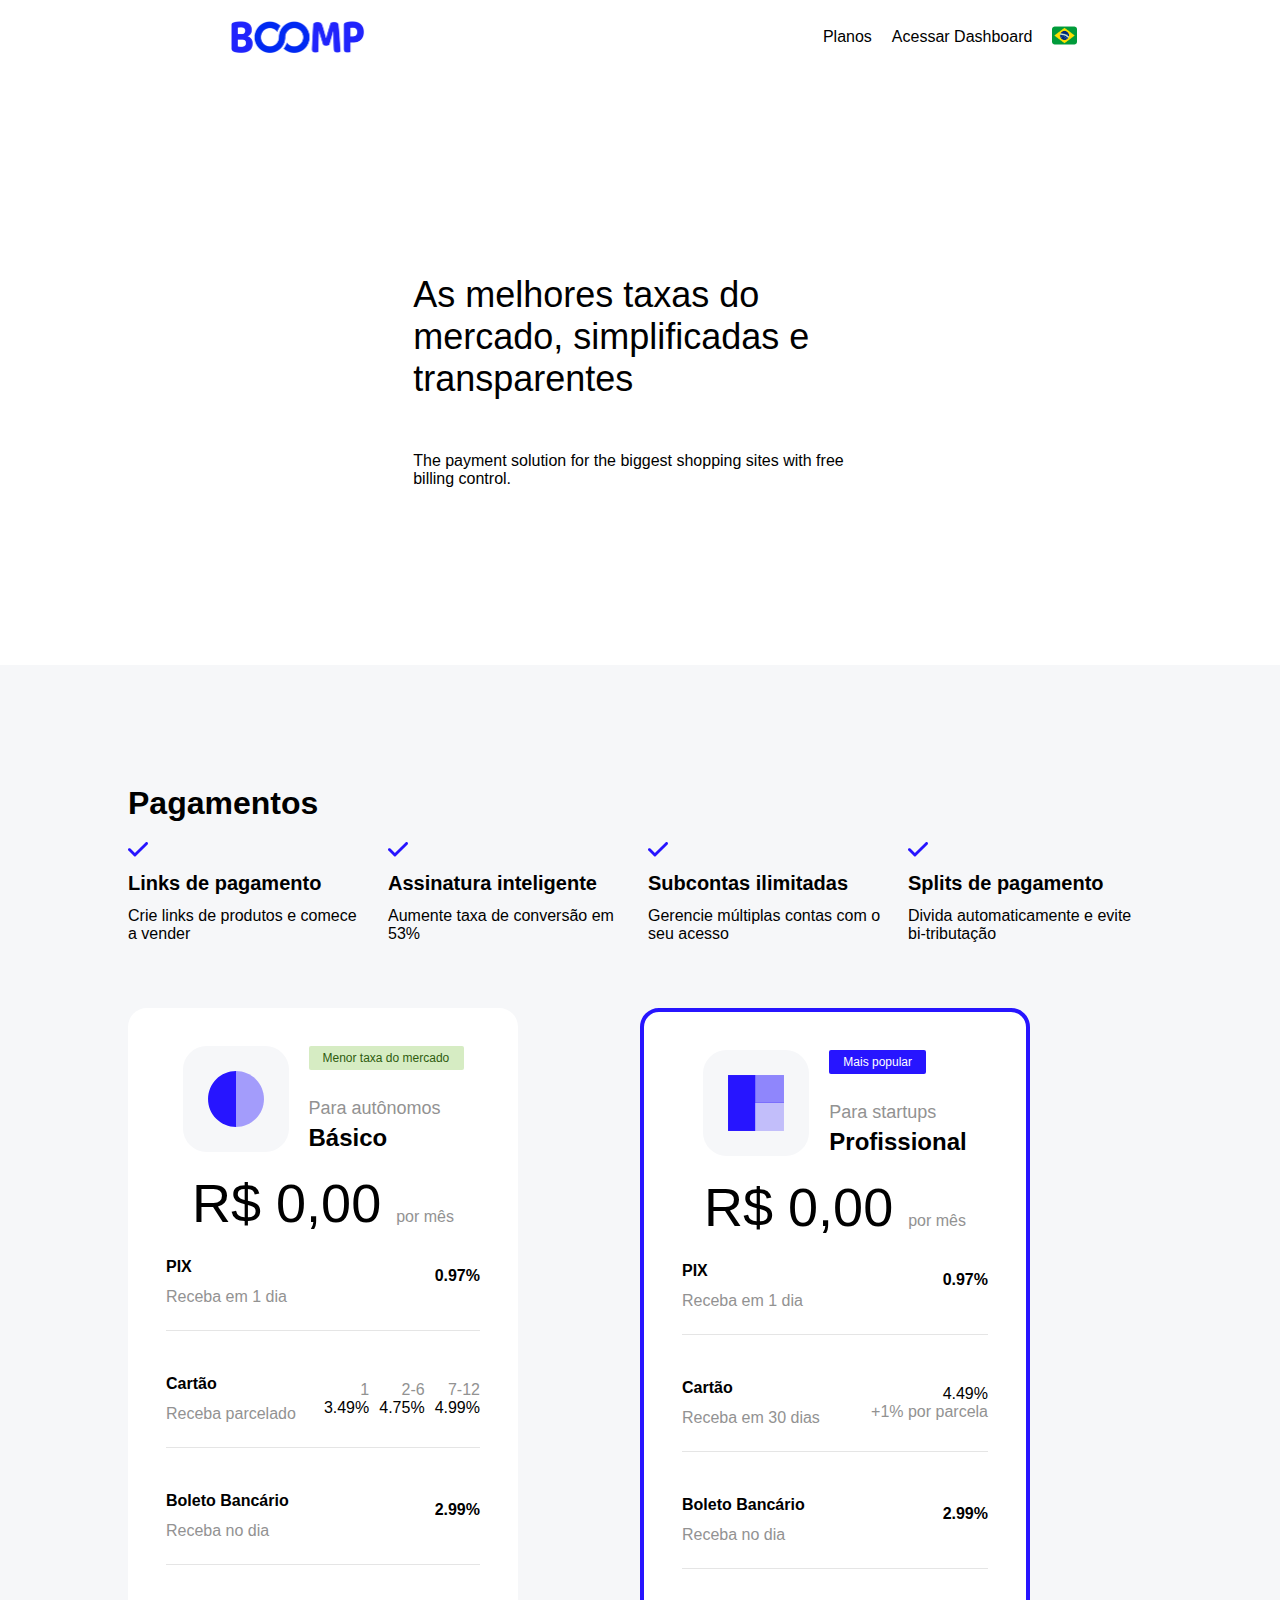
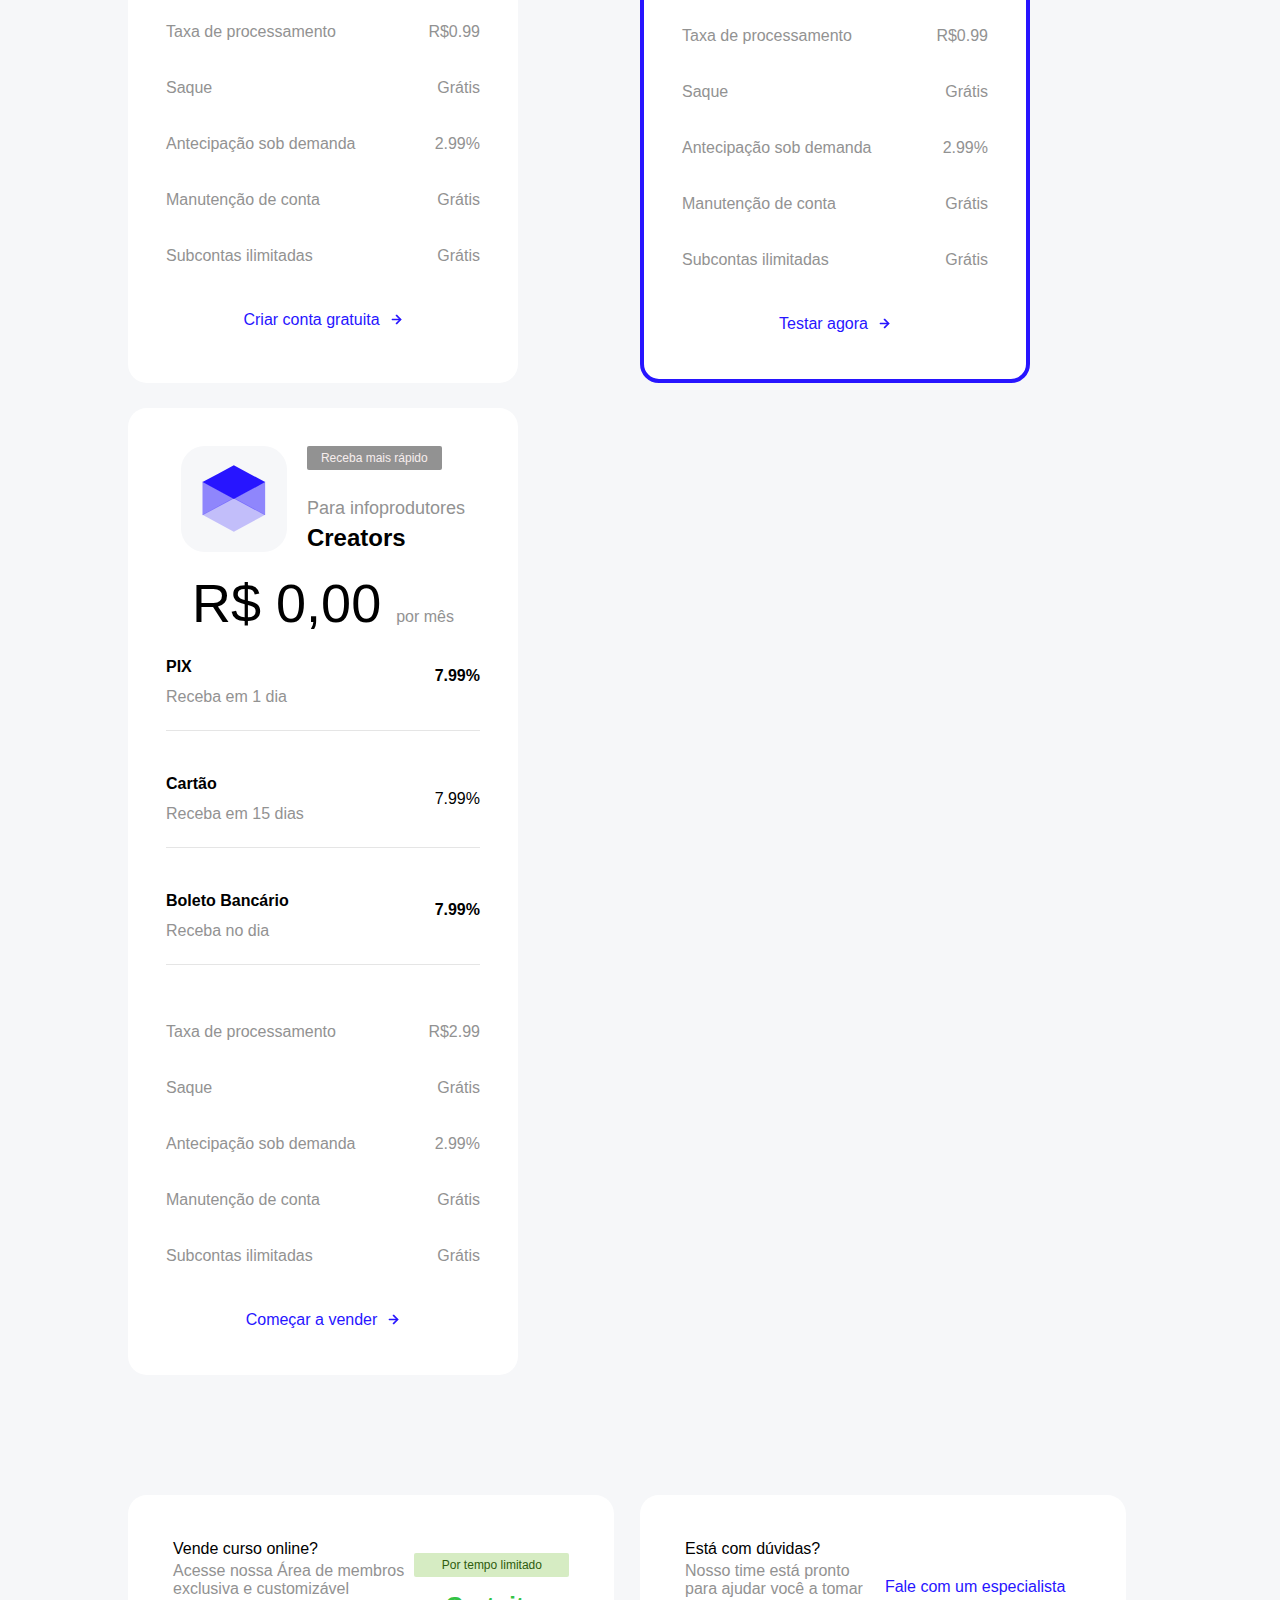
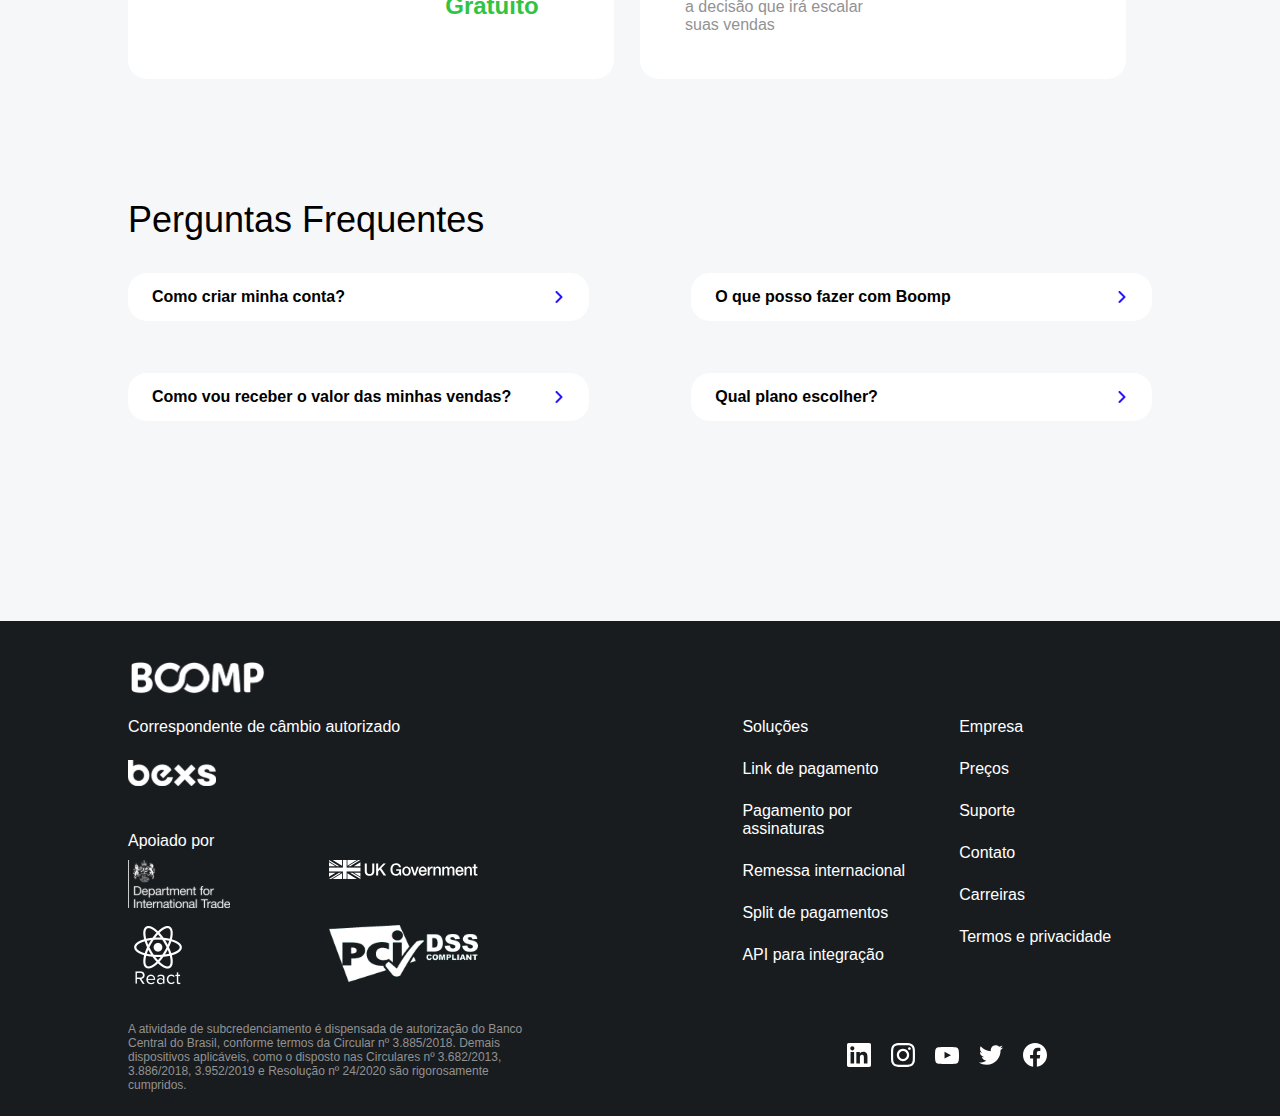
==== src/pages/planos.html @ cc0fd6a8 "create page plans" ====
<!DOCTYPE html>
<html lang="en">
  <head>
    <meta charset="UTF-8" />
    <meta http-equiv="X-UA-Compatible" content="IE=edge" />
    <meta name="viewport" content="width=device-width, initial-scale=1.0" />
    <title>Boomp</title>
    <link rel="stylesheet" href="../../src/styles/reset.css" />
    <link rel="stylesheet" href="../../src/styles/globalStyle.css" />
    <link rel="stylesheet" href="../../src/styles/style.css" />
    <link rel="stylesheet" href="../../src/styles/hamburguerButton.css" />
    <link rel="stylesheet" href="../../src/styles/header.css" />
    <link rel="stylesheet" href="../../src/styles/solution.css" />
    <link rel="stylesheet" href="../../src/styles/footer.css" />
    <link rel="stylesheet" href="../../src/styles/plans.css" />
    <link rel="stylesheet" href="../../src/styles/faq.css">
  </head>
  <body>
    <header>
      <img src="../../src/assets/logo_extendido.png" alt="Logo BComp" />

      <div class="containerHeader">
        <ul>
          <li><a href="#">Planos</a></li>
          <li><a href="#">Acessar Dashboard</a></li>
          <li><img src="../../src/assets/global/brazil-flag-icon.050724f.webp" alt="bandeira" style="width: 25px; height: 25px; position: absolute; top: 23px;"></li>
        </ul>

        <button id="hamburger-button" class="hamburger--button mobileHeader">
          <div class="bar1"></div>
          <div class="bar2"></div>
          <div class="bar3"></div>
        </button>
      </div>

      <div class="containerHeader__mobile mobileHeader">
        <ul id="menu" class="hiddenMenu">
          <li><a href="#">Planos</a></li>
          <li><a href="#">Acessar Dashboard</a></li>
          <li style="display: flex; align-items: center; margin: 0 auto;"><img src="../../src/global/brazil-flag-icon.050724f.webp" alt="bandeira" style="width: 40px; height: auto; margin-right: 20px;"> Portugues</li>
        </ul>
      </div>
    </header>

    <div class="pageWapper">
      <div class="containerPaymentSolution">
        <div class="containerGeneric">
          <div class="containerGenericInfo">
            <div class="containerGenericTitle">
              <h2>
                As melhores taxas do mercado, simplificadas e transparentes
              </h2>
              <p>
                The payment solution for the biggest shopping sites with free
                billing control.
              </p>
            </div>
          </div>
        </div>
      </div>

      <div class="containerPlansBuy">
        <div class="containerPlansBuy__title">
          <h2>Pagamentos</h2>

          <ul>
            <li>
              <img src="../assets/global/check-icon.svg" alt="check" />

              <div class="title">
                <h2>Links de pagamento</h2>
                <p>Crie links de produtos e comece a vender</p>
              </div>
            </li>
            <li>
              <img src="../assets/global/check-icon.svg" alt="check" />
              <div class="title">
                <h2>Assinatura inteligente</h2>
                <p>Aumente taxa de conversão em 53%</p>
              </div>
            </li>
            <li>
              <img src="../assets/global/check-icon.svg" alt="check" />

              <div class="title">
                <h2>Subcontas ilimitadas</h2>
                <p>Gerencie múltiplas contas com o seu acesso</p>
              </div>
            </li>
            <li>
              <img src="../assets/global/check-icon.svg" alt="check" />

              <div class="title">
                <h2>Splits de pagamento</h2>
                <p>Divida automaticamente e evite bi-tributação</p>
              </div>
            </li>
          </ul>
        </div>

        <div class="containerPlans__plans">
          <div class="containerPlans__plans-item">
            <div class="containerPlans__plans-item-info">
              <div class="containerPlans__plans-item-info-title">
                <img src="../assets/plans/basic-plan.svg" alt="basico plano" />
                <div class="containerPlans__plans-item-title-info">
                  <span class="badged">Menor taxa do mercado</span>
                  <p>Para autônomos</p>
                  <h2>Básico</h2>
                </div>
              </div>

              <h3>R$ 0,00 <span>por mês</span></h3>
            </div>

            <ul class="containerPlans__plans-list">
              <li>
                <div>
                  <p>PIX</p>
                  <span>Receba em 1 dia</span>
                </div>
                <div>
                  <p>0.97%</p>
                </div>
              </li>
              <li>
                <div>
                  <p>Cartão</p>
                  <span>Receba parcelado</span>
                </div>
                <div class="carditem">
                  <div>
                    <span>1</span>
                    <p>3.49%</p>
                  </div>
                  <div>
                    <span>2-6</span>
                    <p>4.75%</p>
                  </div>
                  <div>
                    <span>7-12</span>
                    <p>4.99%</p>
                  </div>
                </div>
              </li>
              <li>
                <div>
                  <p>Boleto Bancário</p>
                  <span>Receba no dia</span>
                </div>
                <div>
                  <p>2.99%</p>
                </div>
              </li>
              <li class="noBorder">
                <ul>
                  <li>
                    <div><span>Taxa de processamento</span></div>
                    <div><span>R$0.99</span></div>
                  </li>
                  <li>
                    <div><span>Saque</span></div>
                    <div><span>Grátis</span></div>
                  </li>
                  <li>
                    <div><span>Antecipação sob demanda</span></div>
                    <div><span>2.99%</span></div>
                  </li>
                  <li>
                    <div><span>Manutenção de conta</span></div>
                    <div><span>Grátis</span></div>
                  </li>
                  <li>
                    <div><span>Subcontas ilimitadas</span></div>
                    <div><span>Grátis</span></div>
                  </li>
                </ul>
              </li>
            </ul>

            <button class="buttonGeneric__nobg">
              Criar conta gratuita
              <img
                src="../assets/svg/arrow-main-color.svg"
                alt="seta direita"
              />
            </button>
          </div>

          <div class="containerPlans__plans-item popular">
            <div class="containerPlans__plans-item-info">
              <div class="containerPlans__plans-item-info-title">
                <img src="../assets/plans/pro-plan.svg" alt="basico plano" />
                <div class="containerPlans__plans-item-title-info">
                  <span class="badged badgedPt">Mais popular</span>
                  <p>Para startups</p>
                  <h2>Profissional</h2>
                </div>
              </div>

              <h3>R$ 0,00 <span>por mês</span></h3>
            </div>

            <ul class="containerPlans__plans-list">
              <li>
                <div>
                  <p>PIX</p>
                  <span>Receba em 1 dia</span>
                </div>
                <div>
                  <p>0.97%</p>
                </div>
              </li>
              <li>
                <div>
                  <p>Cartão</p>
                  <span>Receba em 30 dias</span>
                </div>
                <div class="carditem">
                  <div>
                    <p>4.49%</p>
                    <span>+1% por parcela</span>
                  </div>
                </div>
              </li>
              <li>
                <div>
                  <p>Boleto Bancário</p>
                  <span>Receba no dia</span>
                </div>
                <div>
                  <p>2.99%</p>
                </div>
              </li>
              <li class="noBorder">
                <ul>
                  <li>
                    <div><span>Taxa de processamento</span></div>
                    <div><span>R$0.99</span></div>
                  </li>
                  <li>
                    <div><span>Saque</span></div>
                    <div><span>Grátis</span></div>
                  </li>
                  <li>
                    <div><span>Antecipação sob demanda</span></div>
                    <div><span>2.99%</span></div>
                  </li>
                  <li>
                    <div><span>Manutenção de conta</span></div>
                    <div><span>Grátis</span></div>
                  </li>
                  <li>
                    <div><span>Subcontas ilimitadas</span></div>
                    <div><span>Grátis</span></div>
                  </li>
                </ul>
              </li>
            </ul>

            <button class="buttonGeneric__nobg">
              Testar agora
              <img
                src="../assets/svg/arrow-main-color.svg"
                alt="seta direita"
              />
            </button>
          </div>

          <div class="containerPlans__plans-item">
            <div class="containerPlans__plans-item-info">
              <div class="containerPlans__plans-item-info-title">
                <img src="../assets/plans/creators-plan.svg" alt="basico plano" />
                <div class="containerPlans__plans-item-title-info">
                  <span class="badged badgft">Receba mais rápido</span>
                  <p>Para infoprodutores</p>
                  <h2>Creators</h2>
                </div>
              </div>

              <h3>R$ 0,00 <span>por mês</span></h3>
            </div>

            <ul class="containerPlans__plans-list">
              <li>
                <div>
                  <p>PIX</p>
                  <span>Receba em 1 dia</span>
                </div>
                <div>
                  <p>7.99%</p>
                </div>
              </li>
              <li>
                <div>
                  <p>Cartão</p>
                  <span>Receba em 15 dias</span>
                </div>
                <div class="carditem">
                  <div>
                    <p>7.99%</p>
                  </div>
                </div>
              </li>
              <li>
                <div>
                  <p>Boleto Bancário</p>
                  <span>Receba no dia</span>
                </div>
                <div>
                  <p>7.99%</p>
                </div>
              </li>
              <li class="noBorder">
                <ul>
                  <li>
                    <div><span>Taxa de processamento</span></div>
                    <div><span>R$2.99</span></div>
                  </li>
                  <li>
                    <div><span>Saque</span></div>
                    <div><span>Grátis</span></div>
                  </li>
                  <li>
                    <div><span>Antecipação sob demanda</span></div>
                    <div><span>2.99%</span></div>
                  </li>
                  <li>
                    <div><span>Manutenção de conta</span></div>
                    <div><span>Grátis</span></div>
                  </li>
                  <li>
                    <div><span>Subcontas ilimitadas</span></div>
                    <div><span>Grátis</span></div>
                  </li>
                </ul>
              </li>
            </ul>

            <button class="buttonGeneric__nobg">
              Começar a vender
              <img
                src="../assets/svg/arrow-main-color.svg"
                alt="seta direita"
              />
            </button>
          </div>
        </div>
      </div>

      <div class="containerSell">
        <div>
          <div class="containerSell__title">
            <h2>Vende curso online?</h2>
            <p>Acesse nossa Área de membros exclusiva e customizável</p>
          </div>
          <div class="containerSell__item">
            <span>Por tempo limitado</span>
            <h3>Gratuito</h3>
          </div>
        </div>

        <div>
          <div class="containerSell__title">
            <h2>Está com dúvidas?</h2>
            <p>
              Nosso time está pronto para ajudar você a tomar a decisão que irá
              escalar suas vendas
            </p>
          </div>
          <div class="containerSell__item">
            <a href="#" class="buttonGeneric__nobg">Fale com um especialista</a>
          </div>
        </div>
      </div>

      <div class="containerFaq">
        <h2>Perguntas Frequentes</h2>

        <div id="faq" class="containerFaq__list">
        </div>
      </div>

    </div>

    <footer>
      <div class="containerFooter">
        <div class="logo">
          <img
            src="../../src/assets/footer/logo-extendida-branco.png"
            alt="logo"
          />
        </div>

        <div class="info">
          <div class="info_item1">
            <div class="info_item1__title">
              <p>Correspondente de câmbio autorizado</p>
              <img
                src="../../src/assets/footer/white-bexs-logo.svg"
                alt="bexs"
              />
            </div>

            <div class="info_item1__list">
              <p>Apoiado por</p>

              <div class="info_item1__list__itens">
                <img
                  src="../../src/assets/footer/white-dit-logo.svg"
                  alt="logo"
                />
                <img
                  src="../../src/assets/footer/ukgovernment-white.svg"
                  alt="logo"
                />
                <img
                  class="react"
                  src="../../src/assets/footer/white-midas-logo.png"
                  alt="logo"
                />
                <img
                  src="../../src/assets/footer/white-stanfordrebuild-logo.png"
                  alt="logo"
                />
              </div>
            </div>
          </div>

          <div class="info_item2">
            <ul>
              <li><a href="#">Soluções</a></li>
              <li><a href="#">Link de pagamento</a></li>
              <li><a href="#">Pagamento por assinaturas</a></li>
              <li><a href="#">Remessa internacional</a></li>
              <li><a href="#">Split de pagamentos</a></li>
              <li><a href="#">API para integração</a></li>
            </ul>
            <ul>
              <li><a href="#">Empresa</a></li>
              <li><a href="#">Preços</a></li>
              <li><a href="#">Suporte</a></li>
              <li><a href="#">Contato</a></li>
              <li><a href="#">Carreiras</a></li>
              <li><a href="#">Termos e privacidade</a></li>
            </ul>
          </div>
        </div>

        <div class="footer">
          <div class="footer__title">
            <span
              >A atividade de subcredenciamento é dispensada de autorização do
              Banco Central do Brasil, conforme termos da Circular nº
              3.885/2018. Demais dispositivos aplicáveis, como o disposto nas
              Circulares nº 3.682/2013, 3.886/2018, 3.952/2019 e Resolução nº
              24/2020 são rigorosamente cumpridos.</span
            >
          </div>
          <ul class="footer__list">
            <li>
              <img src="../../src/assets/footer/linkedin.svg" alt="likding" />
            </li>
            <li>
              <img src="../../src/assets/footer/instagram.svg" alt="insta" />
            </li>
            <li>
              <img src="../../src/assets/footer/youtube.svg" alt="youtube" />
            </li>
            <li>
              <img src="../../src/assets/footer/twitter.svg" alt="twitter" />
            </li>
            <li>
              <img src="../../src/assets/footer/facebook.svg" alt="facebook" />
            </li>
          </ul>
        </div>
      </div>
    </footer>

    <script type="module" src="../../src/scripts/scriptsPlans.js"></script>
  </body>
</html>
---- src/styles/globalStyle.css ----
:root{
    --primary--color: #2715FF;
    --secondary--color: white;
    --grey-1: #f6f7f9;
    --grey-2: #fff3f4;
    --grey-3: #929292;
    --black-1: #000;
    --black-2: #191c1f;
}

body{
    font-family: Rubik, sans-serif;
    background-color: #F6F7F9;
    overflow-x: hidden;
    width: 100vw;
    height: max-content;
}

body::-webkit-scrollbar{
    width: 10px;
}

body::-webkit-scrollbar-thumb{
    background: var(--primary--color);
    border-radius: 20px;
}

body::-webkit-scrollbar-track{
    background: rgb(255, 255, 255);
}
---- src/styles/style.css ----
.pageWapper {
  width: 100vw;
  height: max-content;
  display: flex;
  align-items: center;
  justify-content: center;
  flex-direction: column;
  gap: 120px;
  height: 100%;
}

/* coponents generics */

.containerGeneric {
  display: flex;
  width: 74%;
  height: max-content;
  margin-top: 80px;
  justify-content: space-around;
  background-color: var(--secondary--color);
  border-radius: 1rem;
  position: relative;
  padding: 20px;
}

.containerGenericInfo {
  display: flex;
  width: 50%;
  flex-direction: column;
  justify-content: space-between;
  gap: 20px;
}

.containerGenericTitle > ul {
  display: flex;
  gap: 15px;
  flex-direction: column;
  -webkit-box-pack: justify;
  justify-content: space-between;
  margin-bottom: 40px;
  margin-top: 40px;
}

.containerGenericTitle > ul > li {
  display: flex;
  align-items: center;
  gap: 20px;
  height: max-content;
  margin: 0px;
}

.containerGenericTitle {
  display: flex;
  align-items: flex-start;
  flex-direction: column;
  gap: 20px;
  justify-content: center;
}

.containerGenericTitle > h2 {
  font-weight: 500;
  font-size: 36px;
  margin-bottom: 32px;
}

.containerGenericTitle > p {
  font-weight: 400;
  font-size: 16px;
  margin-bottom: 77px;
}

.containerGenericInfoWidth40 {
  width: 40%;
}

.containerTitleNoMargin > h2 {
  margin-bottom: 0px;
}

.containerTitleNoMargin > p {
  margin-bottom: 20px;
}

.buttonGeneric {
  padding: 16px 32px;
  height: 56px;
  background-color: var(--primary--color);
  border-radius: 3px;
  color: rgb(255, 255, 255);
  font-weight: 500;
  font-size: 16px;
  cursor: pointer;
  min-width: 220px;
}

.buttonGeneric__nobg {
  padding: 8px 16px;
  background: transparent;
  color: var(--primary--color);
  font-weight: 400;
  font-size: 16px;
  display: flex;
  align-items: center;
  gap: 10px;
  cursor: pointer;
  min-width: 250px;
}

.buttonGeneric:hover {
  filter: brightness(0.8);
}

.buttonGeneric__nobg:hover {
  filter: brightness(0.5);
}

.containerGenericImage {
  display: flex;
  align-items: center;
  justify-content: center;
  width: 55%;
}

.containerGenericImage > img {
  min-width: 502px;
  min-height: 397px;
}

@media (max-width: 1250px) {
  .containerGenericImage > img {
    min-width: 452px;
    min-height: 397px;
  }

  .containerGenericInfoWidth40 > .containerGenericTitle > h2 {
    font-size: 24px;
    font-family: Rubik, sans-serif;
    font-weight: 500;
  }
}

@media (max-width: 1024px) {
  .containerGenericInfo {
    width: 100%;
  }

  .containerGeneric {
    flex-direction: column;
    align-items: center;
    gap: 20px;
  }

  .containerGenericImage {
    width: 100%;
  }

  .containerGenericImage > img {
    min-width: 100%;
    min-height: auto;
  }
}

@media (max-width: 600px) {
  .containerGeneric {
    width: 90%;
  }

  .containerGenericTitle > h2 {
    font-size: 30px;
  }

  .containerGenericInfo {
    width: 99%;
  }
}

/* Container Payment Solution */
.pageWapper > .containerPaymentSolution {
  width: 100%;
  margin-top: 0px;
  border-radius: 0px;
  display: flex;
  align-items: center;
  justify-content: center;
  flex-direction: column;
  background-color: var(--secondary--color);
  padding-bottom: 80px;
}

.containerButton {
  width: 90%;
  display: flex;
  align-items: center;
  justify-content: space-between;
}

.containerImage {
  width: 40%;
  position: relative;
}

.containerImage > img:first-child {
  border-radius: 35px;
  box-shadow: rgb(0 0 0 / 7%) 0px 20px 19px inset;
  position: absolute;
  top: 20%;
  left: 1px;
  height: 380px;
  z-index: 1;
}

.containerImage > img:nth-child(2) {
  min-width: 450px;
}

@media (max-width: 1250px) {
  .containerImage > img:first-child {
    top: 0%;
    position: relative;
    left: 30%;
    min-height: 380px;
    min-width: 190px;
  }

  .containerImage > img:nth-child(2) {
    display: none;
  }
}

@media (max-width: 1024px) {
  .containerImage {
    display: none;
  }

  .pageWapper > .containerPaymentSolution > .containerGenericInfo {
    width: 80%;
  }

  .containerButton {
    flex-direction: column;
    gap: 20px;
  }
}

/* container Sponsorships */

.containerSponsorships {
  width: 870px;
  height: 128px;
  display: grid;
  grid-template-columns: repeat(6, 1fr);
  align-items: center;
  background-color: #92929221;
  border: 1px solid #9292923a;
  border-radius: 19px;
  margin-top: 80px;
}

.containerSponsorships > .item {
  display: flex;
  align-items: center;
  justify-content: center;
}

@media (max-width: 950px) {
  .containerSponsorships {
    width: 80%;
  }
}

@media (max-width: 768px) {
  .containerSponsorships {
    width: 40%;
    height: max-content;
    min-width: 280px;
    grid-template-columns: repeat(2, 4fr);
  }
}

/* container Payment Links */
.containerPaymentLinks {
  margin-top: 80px;
  padding-bottom: 80px;
}

.containerPaymentLinks > .containerGenericInfo {
  width: 45%;
}

.containerPaymentLinks > .containerGenericInfo > .containerGenericTitle > h2 {
  margin-bottom: 0px;
}

.containerPaymentLinks > .containerGenericInfo > .containerGenericTitle > p {
  margin-bottom: 30px;
}

.containerPaymentLinks > .containerGenericInfo > ul {
  display: flex;
  gap: 40px;
  flex-direction: column;
  -webkit-box-pack: justify;
  justify-content: space-between;
  margin-bottom: 40px;
}

.containerPaymentLinks > .containerGenericInfo > ul > li {
  display: flex;
  align-items: center;
  gap: 20px;
  height: max-content;
}

.containerPaymentLinksImage {
  width: 50%;
  border-radius: 19px;
  display: flex;
  gap: 20px;
  flex-direction: column;
  align-items: center;
  justify-content: center;
  min-height: 400px;
  margin-top: 24px;
  padding: 27px 38px;
  min-width: 240px;
}

.containerPaymentLinksImage > img {
  max-width: 200px;
  background-color: transparent;
}

.containerPaymentList {
  width: 100%;
  display: flex;
  -webkit-box-pack: justify;
  justify-content: space-between;
}

.containerPaymentList__itens {
  display: flex;
  width: calc(50%- 40px);
  gap: 40px;
  flex-wrap: wrap;
  align-items: center;
  justify-content: center;
}

.containerPaymentList > .containerPaymentList__itens > .item {
  background-color: rgba(120, 191, 57, 0.3);
  padding: 5px 14px;
  border-radius: 2px;
  margin-bottom: 15px;
  text-align: center;
  color: rgb(46, 92, 14);
  font-size: 12px;
  font-family: Rubik, sans-serif;
  font-weight: 400;
  min-width: 94px;
  width: calc(80% / 4);
}

@media (max-width: 1024px) {
  .containerPaymentLinks {
    flex-direction: column;
  }

  .containerPaymentLinksImage {
    width: 100%;
  }

  .containerPaymentLinks > .containerGenericInfo {
    width: 100%;
  }
}

/* container Payment Links */
.containerSmartSignature {
  margin-top: 120px;
}

.containerSmartSignature > img {
  width: 45%;
  height: auto;
}

.containerSmartSignature > .containerGenericInfo > .containerGenericTitle > h2 {
  margin-bottom: 0px;
}

.containerSmartSignature > .containerGenericInfo > .containerGenericTitle > p {
  margin-bottom: 20px;
}

@media (max-width: 1024px) {
  .containerSmartSignature {
    gap: 40px;
  }

  .containerSmartSignature > img {
    width: auto;
  }
}

/* container Sponsors */

.containerSponsors {
  width: 760px;
  display: flex;
  gap: 40px;
  justify-content: center;
  flex-wrap: wrap;
}

.containerSponsors > .item {
  width: 160px;
  height: 42px;
  display: flex;
  align-items: center;
  justify-content: center;
}

.containerSponsors > .item > img {
  max-height: 41px;
  max-width: 162px;
}

@media (max-width: 768px) {
  .containerSponsors {
    width: 400px;
    justify-content: space-between;
  }
}

@media (max-width: 468px) {
  .containerSponsors {
    width: 95%;
  }

  .containerSponsors > .item {
    width: 130px;
  }

  .containerSponsors > .item > img {
    max-width: 130px;
  }
}

/* container plans */

.containerPlans {
  background: linear-gradient(98.81deg, #2815ff 0%, var(--primary--color) 100%);
  padding: 40px;
  margin-top: 82px;
  position: relative;
}

.containerPlans > img {
  position: absolute;
  bottom: 0;
  left: 0;
}

.containerPlans > .containerGenericInfo > .containerGenericTitle {
  color: white;
}

.containerPlans__plan {
  width: 45%;
  padding: 42px 30px;
  text-align: center;
  color: white;
  display: flex;
  flex-direction: column;
  justify-content: space-around;
  align-items: center;
  border: 1px solid rgb(255, 255, 255);
  border-radius: 19px;
  gap: 20px;
}

.containerPlans__title > h3 {
  font-size: 16px;
  font-weight: 500;
  margin-bottom: 12px;
}

.containerPlans__title > p {
  font-family: Rubik, sans-serif;
  font-size: 12px;
  font-weight: 400;
}

.containerPlans__plan > h2 {
  font-weight: 500;
  font-size: 50px;
  margin-right: 4px;
  line-height: 20px;
  margin-top: 20px;
}

.containerPlans__plan > h2 > span {
  font-size: 18px;
  font-weight: 400;
  margin-bottom: 10px;
}

.containerPlans__plan > .buttonGeneric {
  background-color: var(--secondary--color);
  color: var(--primary--color);
  text-align: center;
  padding: 16px 32px;
  height: 56px;
  width: auto;
  min-width: 170px;
}

@media (max-width: 1024px) {
  .containerPlans__plan {
    width: 100%;
  }
}

/* container Payment Methods */
.containerPaymentMethods {
  margin-top: 80px;
}

.containerPaymentMethods > .containerGenericInfo > .containerGenericTitle > h2 {
  margin-bottom: 10px;
}

.containerPaymentMethods > .containerGenericInfo > .containerGenericTitle > p {
  margin-bottom: 10px;
}

.containerPaymentMethods__image {
  width: 50%;
  display: flex;
  align-items: center;
  justify-content: center;
}

.containerPaymentMethods__image > img {
  min-width: 450px;
}

@media (max-width: 1024px) {
  .containerPaymentMethods__image {
    display: flex;
    align-items: center;
    justify-content: center;
    width: 100%;
  }

  .containerPaymentMethods__image > img {
    min-width: 80%;
  }
}

/* container E-Commerce */
.containerECommerce {
  display: flex;
  align-items: center;
  justify-content: center;
}

.containerECommerce > .containerGenericTitle {
  width: 90%;
  display: flex;
  align-items: center;
  justify-content: center;
  font-family: Rubik, sans-serif;
    font-weight: 500;
}

.containerECommerce > .containerGenericTitle > .containerECommerce__image {
  display: flex;
  align-items: center;
  justify-content: space-between;
  width: 80%;
  gap: 20px;
}

.containerECommerce > .containerGenericTitle > .containerECommerce__image  > img{
  width: 40%;
  max-width:295.359px;
  min-width: 204.359px;

}

@media (max-width: 1024px) {
  .containerECommerce > .containerGenericTitle > .containerECommerce__image {
    flex-direction: column;
  }

  .containerECommerce > .containerGenericTitle > h2 {
    font-size: 24px;
  }
}

/* Container Financial Automation */

.containerFinancialAutomation > .containerFinancialAutomation__Image {
  display: flex;
  align-items: center;
  justify-content: center;
  width: 55%;
}

.containerFinancialAutomation .containerFinancialAutomation__Image > img {
  min-width: 502px;
  min-height: 397px;
}

@media (max-width: 1250px) {
  .containerFinancialAutomation .containerFinancialAutomation__Image > img {
    min-width: 452px;
    min-height: 397px;
  }
}

@media (max-width: 1024px) {
  .containerFinancialAutomation > .containerFinancialAutomation__Image {
    width: 100%;
  }

  .containerFinancialAutomation .containerFinancialAutomation__Image > img {
    min-width: 100%;
    min-height: auto;
  }

  .containerFinancialAutomation .containerGenericInfo {
    width: 100%;
  }
}

/* container study case*/

.containerCaseStudy > .containerGenericInfo > .buttonGeneric {
  width: 40%;
  min-width: 240px;
  text-align: center;
}

/* container Get Started Today */
.pageWapper > .containerGetStartedToday {
  height: 350px;
  padding-left: 80px;
}

.pageWapper > .containerGetStartedToday > .containerGenericInfo {
  width: 100%;
}

.containerGetStartedToday > .containerGenericInfo > .containerGenericTitle {
  gap: 2px;
  width: 60%;
}

.containerGetStartedToday
  > .containerGenericInfo
  > .containerGenericTitle
  > h2 {
  margin-bottom: 20px;
}

.containerGetStartedToday > .containerGenericInfo > .containerGenericTitle > p {
  margin-bottom: 0px;
  padding: 0px;
}

.containerGetStartedToday
  > .containerGenericInfo
  > .containerGenericTitle
  > img {
  margin-bottom: 0px;
  padding: 0px;
}

.containerGetStartedToday > .card {
  right: 80px;
  left: auto;
}

@media (max-width: 1024px) {
  .containerGetStartedToday > .card {
    display: none;
  }

  .containerGetStartedToday > .containerGenericInfo > .containerGenericTitle {
    gap: 2px;
    width: 100%;
  }

  .pageWapper > .containerGetStartedToday > .containerGenericInfo {
    width: 80%;
  }

  .pageWapper > .containerGetStartedToday {
    height: 350px;
    padding: 0px;
    display: flex;
    align-items: center;
    justify-content: center;
  }
}
---- src/styles/hamburguerButton.css ----
.hamburger--button {
  width: 30px;
  height: 28px;
  display: flex;
  flex-direction: column;
  justify-content: space-between;
  cursor: pointer;
  position: relative;
  background-color: transparent;
  border: none;
}

.bar1,
.bar2,
.bar3 {
  width: 100%;
  height: 4px;
  background-color: black;
  border-radius: 10px;
  transition: all 0.3s ease;
}

.hamburger--button.active {
  align-items: center;
  padding-top: 10px;
  justify-content: center;
}

.hamburger--button.active .bar1 {
  transform: rotate(-45deg);
}

.hamburger--button.active .bar2 {
  opacity: 0;
}

.hamburger--button.active .bar3 {
  transform: rotate(45deg) translate(-5px, -6px);
}
---- src/styles/header.css ----
header {
    width: 100vw;
    padding-top: 20px;
    display: flex;
    align-items: center;
    justify-content: space-around;
    position: relative;
    background-color: white;
    padding-bottom: 120px;
}

header > img {
    width: 140px;
}

.mobileHeader{
    display: none;
}

.containerHeader > ul{
    display: flex;
    gap: 20px;
}

.containerHeader > ul > li > a:hover{
    color: var(--primary--color);
    transition: all .4s ease;
    font-size: 16px;
}

.containerHeader__mobile{
    display: none;
    position: absolute;
    top: 60px;

    align-items: center;
    justify-content: center;
    width: 100vw;
}


.containerHeader__mobile > ul {
    width: 100%;
    height: 100%;
    display: flex;
    flex-direction: column;
    padding-top: 20px;
    padding-bottom: 20px;
    background-color: white;
    gap: 30px;
    transition: all ease 0.6s;
    text-align: center;
}

.containerHeader__mobile > .hiddenMenu {
    transition: all ease 0.6s;
    opacity: 0;
}

.containerHeader__mobile > ul > li > a:hover{
    color: var(--primary--color);
    transition: all .4s ease;
}

@media (max-width: 1024px){
    .containerHeader > ul{
        display: none;
    }

    .containerHeader__mobile{
        display: flex;
    }

    .mobileHeader{
        display: flex;
    }
}

@media (max-width: 600px) {
    header > img {
        width: 140px;
    }
}
---- src/styles/solution.css ----
.containerSolution {
  display: flex;
  flex-direction: column;
  background-color: transparent;
  margin-top: 120px;
}

.containerSolution .containerGenericTitle {
  width: 100%;
  text-align: left;
}

.containerSolution .containerGenericTitle > h2 {
  width: 60%;
  font-family: Rubik;
  font-weight: 500;
  font-size: 32px;
}

.containerSolutionList {
  display: flex;
  align-items: center;
  gap: 15px;
  padding-bottom: 20px;
  max-width: 95%;
  overflow-x: auto;
}

.containerSolutionList::-webkit-scrollbar {
  width: 10px;
}

.containerSolutionList::-webkit-scrollbar-thumb {
  background: var(--primary--color);
  border-radius: 20px;
}

.containerSolutionList::-webkit-scrollbar-track {
  background: rgb(255, 255, 255);
}

.solutionItem {
  background: linear-gradient(
      126.6deg,
      rgba(200, 200, 200, 0.12) 28.69%,
      rgba(255, 255, 255, 0) 100%
    ),
    linear-gradient(321.93deg, #4130fc 0%, var(--primary--color) 100%);
  border-radius: 19px;
  color: rgb(255, 255, 255);
  padding: 24px;
  min-width: 231px;
  max-width: 231px;
  min-height: 261px;
  max-height: 261px;
  margin-right: 24px;
  display: flex;
  flex-direction: column;
  justify-content: space-between;
}

.solutionItem > h2 {
  font-size: 20px;
  font-weight: bold;
}

.solutioImages {
  display: flex;
  width: 100%;
  align-items: center;
  justify-content: space-between;
  height: 40px;
}

@media (max-width: 1024px) {
  .containerSolution .containerGenericTitle > h2 {
    width: 100%;
    font-size: 30px;
  }
}
---- src/styles/footer.css ----
footer {
  width: 100vw;
  background: var(--black-2);
  display: flex;
  align-items: center;
  justify-content: center;
  margin-top: 180px;
  padding-top: 40px;
  padding-bottom: 24px;
  color: var(--secondary--color);
}

.containerFooter {
  width: 80%;
  display: flex;
  flex-direction: column;
}

.containerFooter > .logo {
  width: 100%;
  display: flex;
  align-items: center;
  justify-content: space-between;
}

.containerFooter > .logo > img {
  width: 140px;
}

.containerFooter > .logo > p {
  color: var(--secundary--color);
  font-weight: 500;
}

.containerFooter > .info {
  display: grid;
  grid-template-columns: 1fr 1fr;
  gap: 20%;
  margin-top: 24px;
}

.containerFooter > .info > .info_item1 > .info_item1__title > img {
  margin-top: 24px;
}

.containerFooter > .info > .info_item1 > .info_item1__list {
  margin-top: 42px;
  display: flex;
  flex-direction: column;
  gap: 10px;
}

.containerFooter
  > .info
  > .info_item1
  > .info_item1__list
  > .info_item1__list__itens {
  display: grid;
  grid-template-columns: 1fr 1fr;
  max-width: 350px;
  gap: 15%;
}

.containerFooter > .info > .info_item2 {
  display: grid;
  grid-template-columns: 1fr 1fr;
  gap: 24px;
  align-self: end;
}

.containerFooter > .info > .info_item2 > ul > li {
  margin-bottom: 24px;
}

.containerFooter > .info > .info_item2 > ul > li > a {
  font-family: Rubik, sans-serif;
  font-size: 16px;
  font-weight: 400;
}

.containerFooter > .info > .info_item2 > ul > li > a:hover {
    filter: brightness(0.7);
}

.containerFooter > .footer {
  margin-top: 34px;
  display: flex;
  align-items: center;
  justify-content: space-between;
}

.containerFooter > .footer > .footer__title {
  display: flex;
  width: 40%;
  gap: 20px;
  flex-direction: column;
  color: rgb(146, 146, 146);
  font-family: Rubik, sans-serif;
  font-size: 12px;
  font-weight: 400;
}

.containerFooter > .footer > .footer__list {
  display: flex;
  width: 40%;
  align-items: center;
  justify-content: center;
  gap: 20px;
}

.react {
  height: 60px;
  width: auto; 
}

@media (max-width: 768px) {
  .containerFooter > .info {
    grid-template-columns: 1fr;
    gap: 10%;
    margin-bottom: 40px;
  }
  .containerFooter > .footer {
    flex-direction: column;
    gap: 20px;
  }

  .containerFooter > .footer > .footer__title {
    width: 100%;
    text-align: center;
  }

  .containerFooter > .footer > .footer__list {
    width: 100%;
  }
}
---- src/styles/plans.css ----
.containerPlansBuy {
  width: 80%;
  background-color: transparent;
  display: flex;
  align-items: center;
  flex-direction: column;
}

.containerPlansBuy__title {
  width: 100%;
  display: flex;
  flex-direction: column;
  gap: 20px;
}

.containerPlansBuy__title > h2 {
  font-weight: bold;
  font-size: 32px;
  color: black;
  max-width: 650px;
}

.containerPlansBuy__title > ul {
  display: flex;
  gap: 20px;
  flex-wrap: wrap;
  width: 100%;
}

.containerPlansBuy__title > ul > li {
  display: flex;
  flex-direction: column;
  align-items: flex-start;
  gap: 10px;
  justify-content: space-between;
  width: 240px;
}

.containerPlansBuy__title > ul > li > .title {
  width: 240px;
}

.containerPlansBuy__title > ul > li > .title > h2 {
  font-weight: bold;
  font-size: 20px;
  margin-bottom: 12px;
  margin-top: 5px;
}

.containerPlansBuy__title > ul > li > .title > p {
  font-weight: 400;
  font-size: 16px;
}

.containerPlans__plans {
  width: 100%;
  display: grid;
  justify-content: space-between;
  grid-template-columns: repeat(3, 1fr);
  flex-wrap: wrap;
  margin-top: 40px;
}

.containerPlans__plans > .containerPlans__plans-item {
  background: rgb(255, 255, 255);
  color: var(--black-1);
  display: flex;
  flex-direction: column;
  align-items: center;
  padding: 38px;
  border-radius: 19px;
  margin-top: 25px;
  max-width: 390px;
  min-width: 390px;
}

.containerPlans__plans > .containerPlans__plans-item > .buttonGeneric__nobg {
  min-width: max-content;
}

.containerPlans__plans-item-info {
  display: flex;
  flex-direction: column;
  gap: 20px;
  width: 100%;
  align-items: center;
  justify-content: center;
}

.containerPlans__plans-item-info > h3 {
  font-weight: 400;
  font-size: 54px;
  margin-bottom: 0px;
}

.containerPlans__plans-item-info > h3 > span {
  font-weight: 400;
  font-size: 16px;
  color: var(--grey-3);
}

.containerPlans__plans-item-info-title {
  display: flex;
  gap: 20px;
}

.containerPlans__plans-item-title-info {
  display: flex;
  flex-direction: column;
  gap: 5px;
}

.badged {
  background-color: rgba(120, 191, 57, 0.3);
  padding: 5px 14px;
  border-radius: 2px;
  margin-bottom: 15px;
  color: rgb(46, 92, 14);
  font-size: 12px;
  font-weight: 400;
  width: 155px;
}

.containerPlans__plans-item-title-info > .badgedPt {
  background-color: var(--primary--color);
  color: white;
  width: max-content;
}

.containerPlans__plans-item-title-info > .badgft {
  background-color: var(--grey-3);
  color: rgb(247, 238, 238);
  width: max-content;
}

.containerPlans__plans-item-title-info > p {
  margin: 8px 0px 0px;
  font-weight: 400;
  font-size: 18px;
  color: var(--grey-3);
}

.containerPlans__plans-item-title-info > h2 {
  font-weight: bold;
  font-size: 24px;
}

.containerPlans__plans-list {
  display: flex;
  flex-direction: column;
  gap: 20px;
  width: 100%;
}

.containerPlans__plans-list > li {
  display: flex;
  padding: 24px 0px;
  justify-content: space-between;
  align-items: center;
  border-bottom: 1px solid rgba(0, 0, 0, 0.1);
}

.containerPlans__plans-list > .noBorder {
  border: none;
}

.containerPlans__plans-list > li > div > p {
  font-weight: bold;
  font-size: 16px;
  margin-bottom: 12px;
}
.containerPlans__plans-list > li > div > span {
  font-weight: 400;
  font-size: 16px;
  color: var(--grey-3);
}

.containerPlans__plans-list > li > .carditem {
  display: flex;
  gap: 10px;
  text-align: end;
}

.containerPlans__plans-list > li > .carditem > div > span {
  color: var(--grey-3);
}

.containerPlans__plans-list > li > ul {
  display: flex;
  width: 100%;
  flex-direction: column;
  gap: 10px;
  color: var(--grey-3);
}

.containerPlans__plans-list > li > ul > li {
  display: flex;
  padding: 14px 0px;
  justify-content: space-between;
  align-items: center;
}

.popular {
  border: solid 4px var(--primary--color);
}

.containerSell {
  width: 80%;
  display: grid;
  grid-template-columns: 1fr 1fr;
}

.containerSell > div {
  display: flex;
  justify-content: space-between;
  padding: 45px;
  border-radius: 19px;
  background: rgb(255, 255, 255);
  color: rgb(0, 0, 0);
  width: 95%;
}


.containerSell__title > h2 {
  font-weight: 500;
  font-size: 16px;
  color: black;
}

.containerSell__title > p {
  margin-top: 4px;
  font-weight: 400;
  font-size: 16px;
  color: var(--grey-3);
}

.containerSell__item {
  display: flex;
  flex-direction: column;
  align-items: center;
  justify-content: center;
  width: 60%;
}

.containerSell__item > span {
  display: flex;
  justify-content: center;
  align-items: center;
  background-color: rgba(120, 191, 57, 0.3);
  padding: 5px 14px;
  border-radius: 2px;
  margin-bottom: 15px;
  color: rgb(46, 92, 14);
  font-size: 12px;
  font-weight: 400;
  width: 155px;
}

.containerSell__item > h3 {
  font-weight: 500;
  font-size: 24px;
  color: rgb(51, 195, 68);
  font-weight: bold;
}

.containerSell__item > a {
  min-width: auto;
  max-width: max-content;
  width: max-content;
}

@media (max-width: 1450px) {
  .containerPlans__plans {
    grid-template-columns: repeat(2, 1fr);
  }
}

@media (max-width: 1024px) {
  .containerPlans__plans {
    align-items: center;
    justify-content: center;
    flex-direction: column;
    display: flex;
  }

  .containerSell {
    display: flex;
    flex-direction: column;
    gap: 20px;
    align-items: center;
    justify-content: center;
  }
}

@media (max-width: 768px) {
  .containerPlansBuy__title {
    align-items: center;
    justify-content: center;
  }

  .containerPlansBuy__title > ul {
    align-items: center;
    justify-content: space-between;
  }

  .containerSell > div{
    flex-direction: column;
    align-items: center;
    justify-content: center;
    gap: 20px;
  }
}

@media (max-width: 500px) {
  .containerPlansBuy__title > ul {
    justify-content: center;
  }

  .containerPlansBuy {
    width: 100%;
  }

  .containerPlans__plans {
    width: 90%;
  }

  .containerPlans__plans > .containerPlans__plans-item {
    width: 100%;
    max-width: auto;
    min-width: auto;
  }

  .containerSell{
    width: 100%;
  }

  .containerSell > div{
    width: 90%;
  }
}
---- src/styles/faq.css ----
.containerFaq {
  width: 80%;
  display: flex;
  flex-direction: column;
  flex-wrap: wrap;
  height: auto;
}

.containerFaq > h2 {
  font-weight: 500;
  font-size: 36px;
  margin-bottom: 32px;
}

.containerFaq__list {
  width: 100%;
  display: grid;
  grid-template-columns: 1fr 1fr;
  grid-gap: 10%;
  height: max-content;
}

.containerFaq__title {
  color: rgb(0, 0, 0);
  margin-bottom: 8px;
  background: rgb(255, 255, 255);
  width: 100%;
  padding: 15px 24px;
  display: flex;
  -webkit-box-align: center;
  align-items: center;
  -webkit-box-pack: justify;
  justify-content: space-between;
  border-radius: 19px;
}

.containerFaq__title > h2 {
  font-weight: bold;
  font-size: 16px;
  color: black;
  margin-bottom: 0px;
}

.containerFaq__title > img {
    transform: rotate(-90deg);
    transition: all 1s;
}

.containerFaq__title > .openImg {
    transform: rotate(0deg);
}

.containerFaq__list > div {
  position: relative;
  margin-bottom: 40px;
}

.containerFaq__text_0 {
  opacity: 0;
}

.containerFaq__text {
  height: 0px;
  margin-bottom: 8px;
  margin-top: -20px;
  background: rgb(255, 255, 255);
  width: 100%;
  color: black;
  opacity: 1;
  padding: 0px 24px;
  display: flex;
  justify-content: space-between;
  overflow: hidden;
  border-radius: 0px 0px 19px 19px;
  transition: height 1s, opacity 1s;
}

.containerFaq__text > p {
    margin-top: 20px;
}

.open {
  height: 140px;
  opacity: 1;
}

.textWhiteOpen{
    height: 185px;
    opacity: 1;
}

@media (max-width: 1750px) {
    .textWhiteOpen {
        height: 230px;
    }

    .open {
        height: 170px;
        opacity: 1;
      }
}

@media (max-width: 1250px) {
    .textWhiteOpen {
        height: 320px;
    }

    .open {
        height: 200px;
        opacity: 1;
      }
}


@media (max-width: 1024px) { 
    .containerFaq__list {
        grid-template-columns: 1fr;
        grid-gap: 0%;
    }

    .open {
        height: 110px;
    }

    .textWhiteOpen {
        height: 180px;
    }
}


@media (max-width: 900px) { 
    .open {
        height: 140px;
    }

    .textWhiteOpen {
        height: 200px;
    }
} 


@media (max-width: 650px) { 
    .open {
        height: 220px;
    }

    .textWhiteOpen {
        height: 320px;
    }
}


@media (max-width: 425px) {
    .open {
        height: 260px;
    }

    .textWhiteOpen {
        height: 450px;
    }
} 

@media (max-width: 320px) {
    .open {
        height: 300px;
    }
}
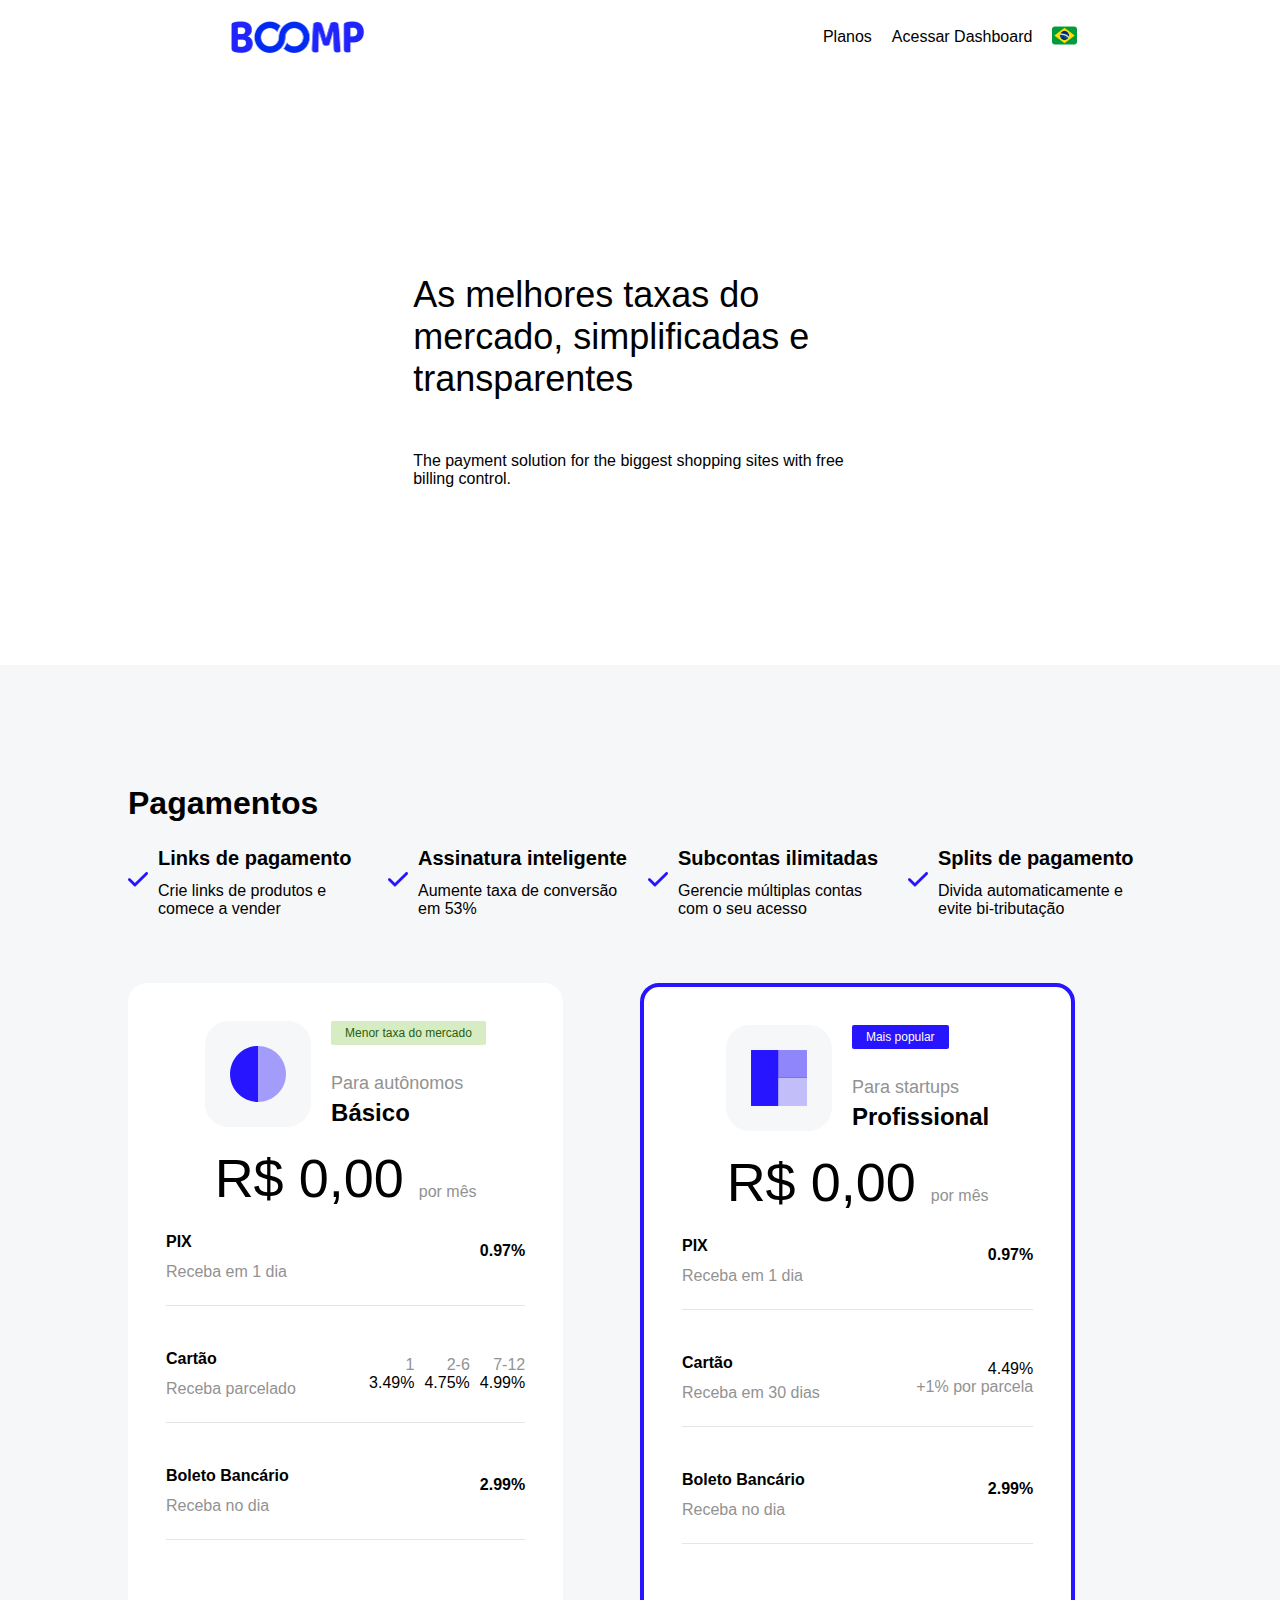
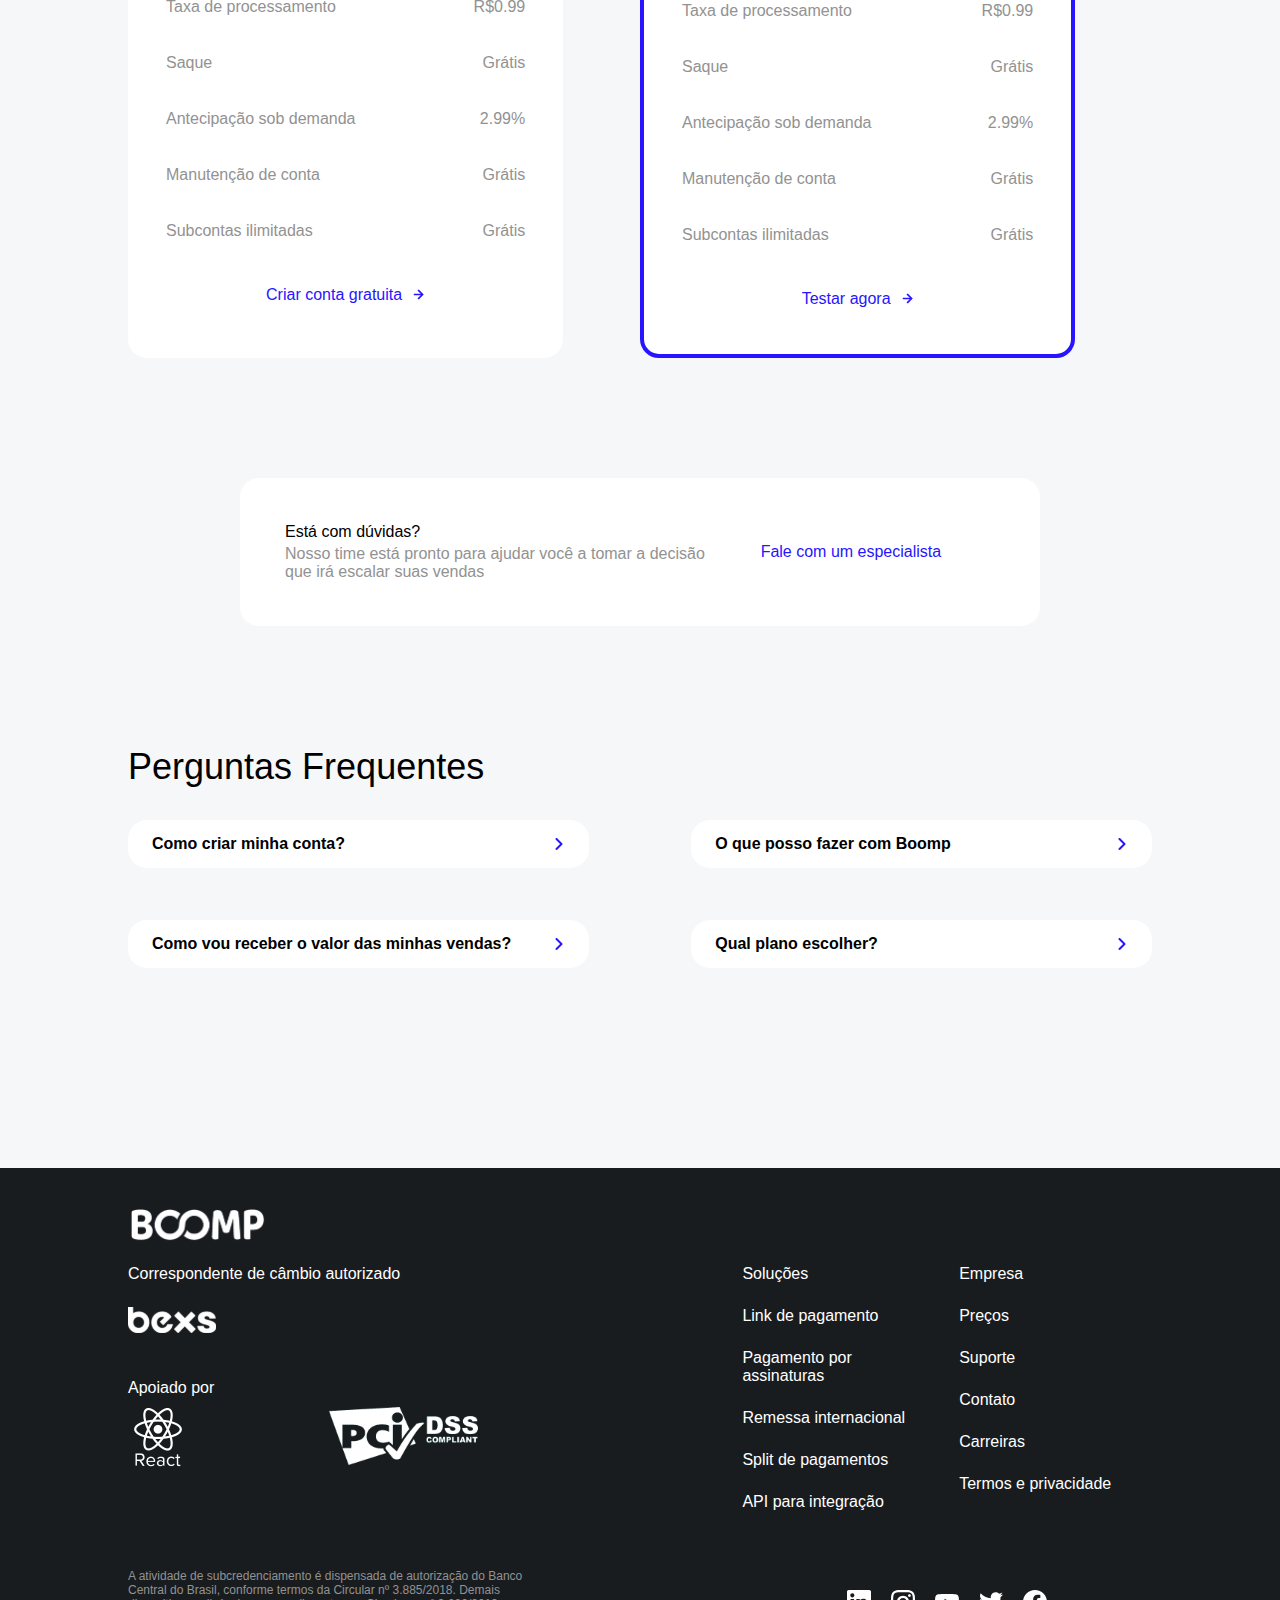
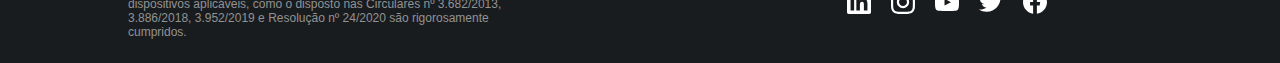
==== commit d62a3e7e: "update" ====
--- a/src/pages/planos.html
+++ b/src/pages/planos.html
@@ -14,6 +14,7 @@
     <link rel="stylesheet" href="../../src/styles/footer.css" />
     <link rel="stylesheet" href="../../src/styles/plans.css" />
     <link rel="stylesheet" href="../../src/styles/faq.css">
+    <link rel="shortcut icon" href="../../src/assets/logo.ico" type="image/x-icon">
   </head>
   <body>
     <header>
@@ -266,100 +267,10 @@
               />
             </button>
           </div>
-
-          <div class="containerPlans__plans-item">
-            <div class="containerPlans__plans-item-info">
-              <div class="containerPlans__plans-item-info-title">
-                <img src="../assets/plans/creators-plan.svg" alt="basico plano" />
-                <div class="containerPlans__plans-item-title-info">
-                  <span class="badged badgft">Receba mais rápido</span>
-                  <p>Para infoprodutores</p>
-                  <h2>Creators</h2>
-                </div>
-              </div>
-
-              <h3>R$ 0,00 <span>por mês</span></h3>
-            </div>
-
-            <ul class="containerPlans__plans-list">
-              <li>
-                <div>
-                  <p>PIX</p>
-                  <span>Receba em 1 dia</span>
-                </div>
-                <div>
-                  <p>7.99%</p>
-                </div>
-              </li>
-              <li>
-                <div>
-                  <p>Cartão</p>
-                  <span>Receba em 15 dias</span>
-                </div>
-                <div class="carditem">
-                  <div>
-                    <p>7.99%</p>
-                  </div>
-                </div>
-              </li>
-              <li>
-                <div>
-                  <p>Boleto Bancário</p>
-                  <span>Receba no dia</span>
-                </div>
-                <div>
-                  <p>7.99%</p>
-                </div>
-              </li>
-              <li class="noBorder">
-                <ul>
-                  <li>
-                    <div><span>Taxa de processamento</span></div>
-                    <div><span>R$2.99</span></div>
-                  </li>
-                  <li>
-                    <div><span>Saque</span></div>
-                    <div><span>Grátis</span></div>
-                  </li>
-                  <li>
-                    <div><span>Antecipação sob demanda</span></div>
-                    <div><span>2.99%</span></div>
-                  </li>
-                  <li>
-                    <div><span>Manutenção de conta</span></div>
-                    <div><span>Grátis</span></div>
-                  </li>
-                  <li>
-                    <div><span>Subcontas ilimitadas</span></div>
-                    <div><span>Grátis</span></div>
-                  </li>
-                </ul>
-              </li>
-            </ul>
-
-            <button class="buttonGeneric__nobg">
-              Começar a vender
-              <img
-                src="../assets/svg/arrow-main-color.svg"
-                alt="seta direita"
-              />
-            </button>
-          </div>
         </div>
       </div>
 
       <div class="containerSell">
-        <div>
-          <div class="containerSell__title">
-            <h2>Vende curso online?</h2>
-            <p>Acesse nossa Área de membros exclusiva e customizável</p>
-          </div>
-          <div class="containerSell__item">
-            <span>Por tempo limitado</span>
-            <h3>Gratuito</h3>
-          </div>
-        </div>
-
         <div>
           <div class="containerSell__title">
             <h2>Está com dúvidas?</h2>
@@ -406,14 +317,6 @@
               <p>Apoiado por</p>
 
               <div class="info_item1__list__itens">
-                <img
-                  src="../../src/assets/footer/white-dit-logo.svg"
-                  alt="logo"
-                />
-                <img
-                  src="../../src/assets/footer/ukgovernment-white.svg"
-                  alt="logo"
-                />
                 <img
                   class="react"
                   src="../../src/assets/footer/white-midas-logo.png"
--- a/src/styles/style.css
+++ b/src/styles/style.css
@@ -566,27 +566,31 @@
 }
 
 .containerECommerce > .containerGenericTitle {
-  width: 90%;
-  display: flex;
-  align-items: center;
-  justify-content: center;
-  font-family: Rubik, sans-serif;
-    font-weight: 500;
-}
-
-.containerECommerce > .containerGenericTitle > .containerECommerce__image {
-  display: flex;
-  align-items: center;
+  width: 65%;
+  display: flex;
+
+  justify-content: center;
+  font-weight: 500;
+}
+
+.containerECommerce > .containerGenericTitle > p {
+  margin-bottom: 0px;
+}
+
+.containerECommerce > .containerECommerce__image {
+  display: flex;
+  flex-direction: column;
   justify-content: space-between;
-  width: 80%;
-  gap: 20px;
-}
-
-.containerECommerce > .containerGenericTitle > .containerECommerce__image  > img{
+  align-items: center;
+  width: 50%;
+  height: 100%;
+  gap: 60px;
+}
+
+.containerECommerce > .containerECommerce__image > img {
   width: 40%;
-  max-width:295.359px;
+  max-width: 295.359px;
   min-width: 204.359px;
-
 }
 
 @media (max-width: 1024px) {
--- a/src/styles/plans.css
+++ b/src/styles/plans.css
@@ -29,8 +29,9 @@
 
 .containerPlansBuy__title > ul > li {
   display: flex;
-  flex-direction: column;
-  align-items: flex-start;
+ 
+  align-items: center;
+  justify-content: center;
   gap: 10px;
   justify-content: space-between;
   width: 240px;
@@ -56,7 +57,7 @@
   width: 100%;
   display: grid;
   justify-content: space-between;
-  grid-template-columns: repeat(3, 1fr);
+  grid-template-columns: repeat(2, 1fr);
   flex-wrap: wrap;
   margin-top: 40px;
 }
@@ -70,7 +71,7 @@
   padding: 38px;
   border-radius: 19px;
   margin-top: 25px;
-  max-width: 390px;
+  width: 85%;
   min-width: 390px;
 }
 
@@ -207,7 +208,7 @@
 .containerSell {
   width: 80%;
   display: grid;
-  grid-template-columns: 1fr 1fr;
+  grid-template-columns: 1fr;
 }
 
 .containerSell > div {
@@ -218,6 +219,8 @@
   background: rgb(255, 255, 255);
   color: rgb(0, 0, 0);
   width: 95%;
+  max-width: 800px;
+  margin: 0 auto;
 }
 
 
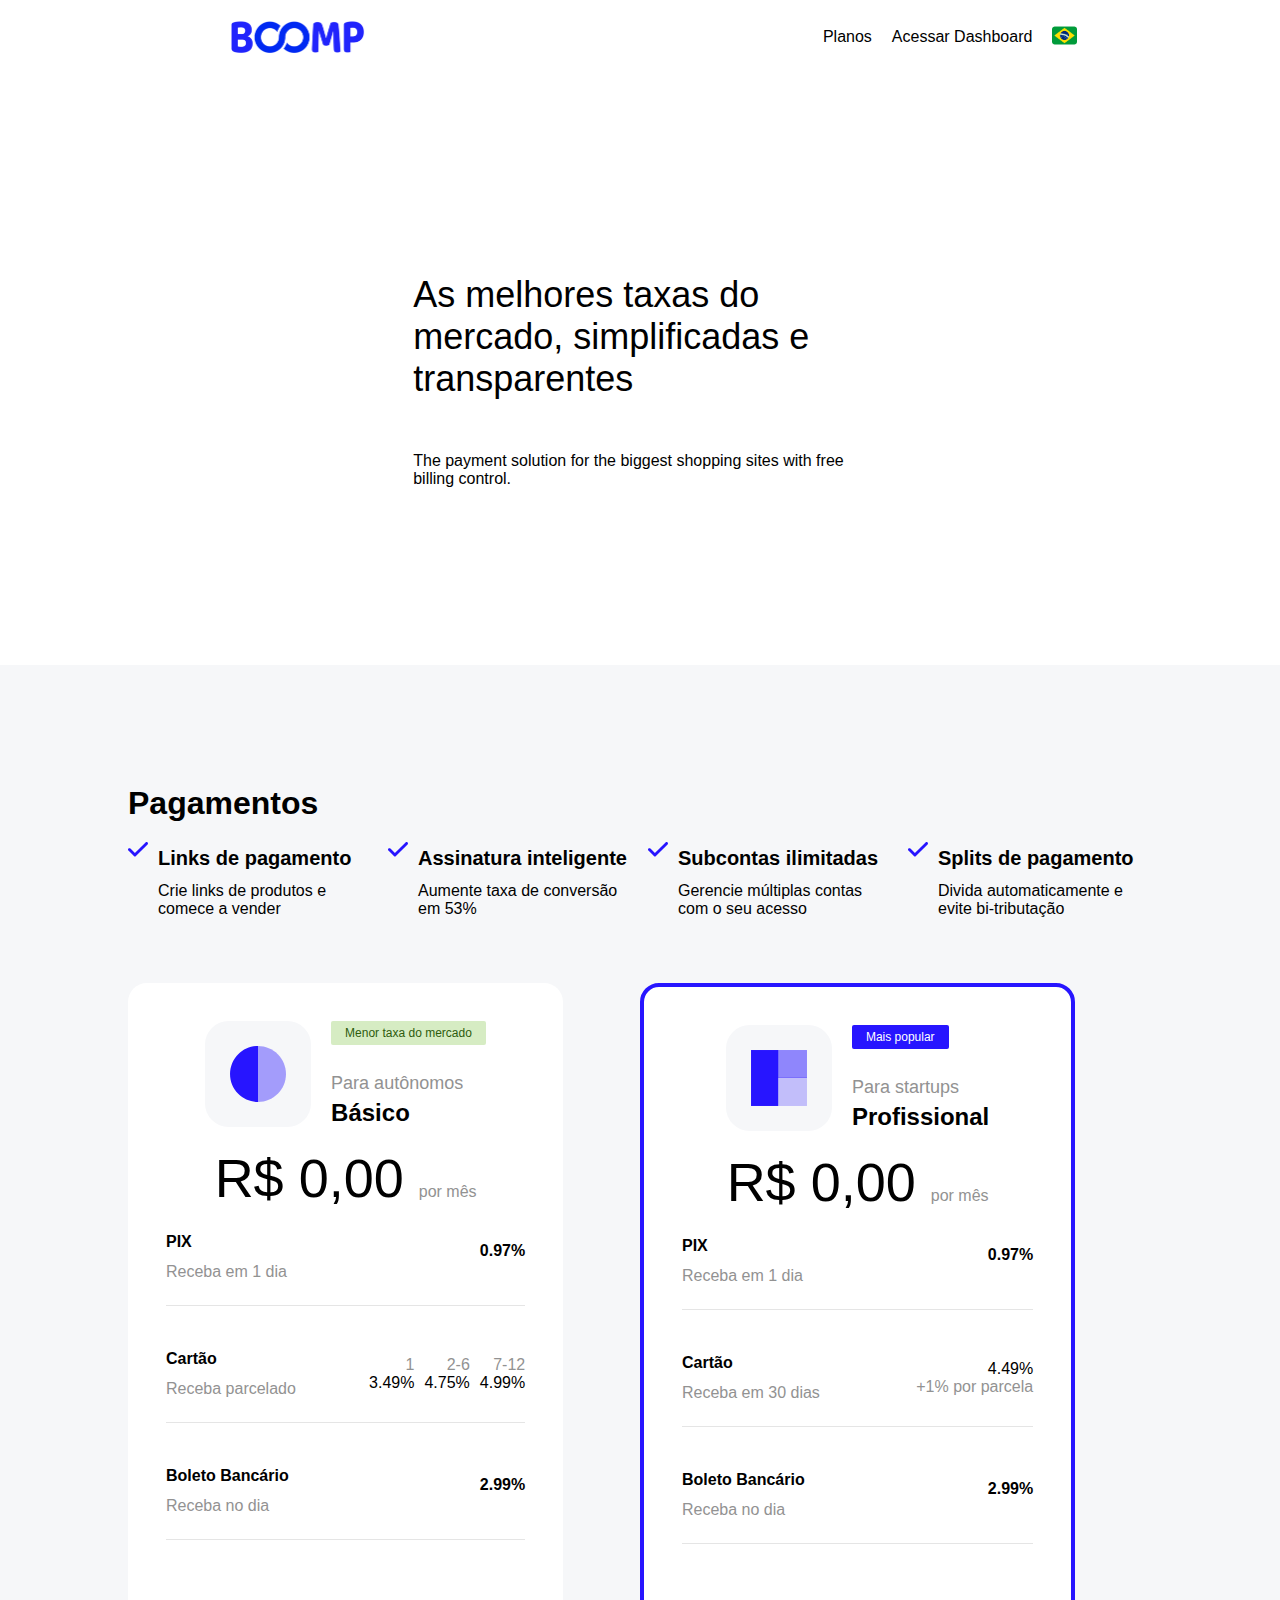
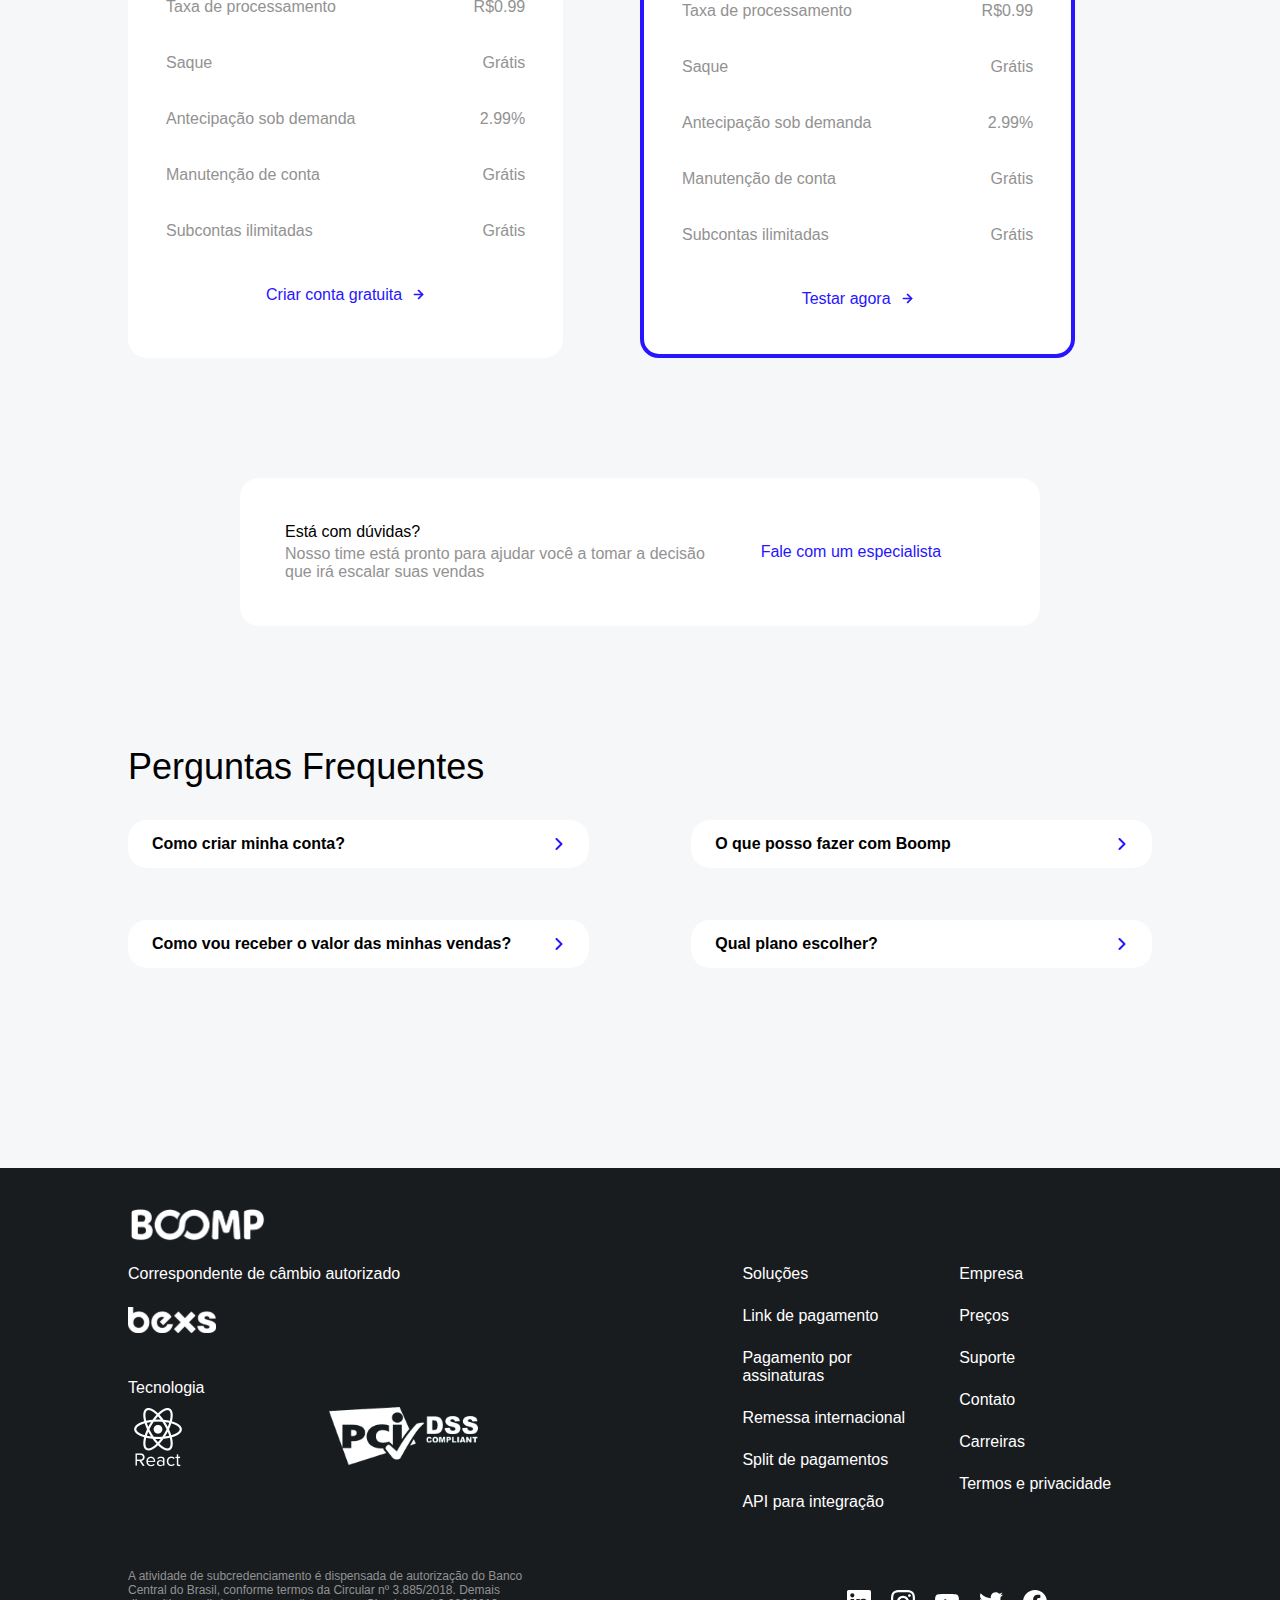
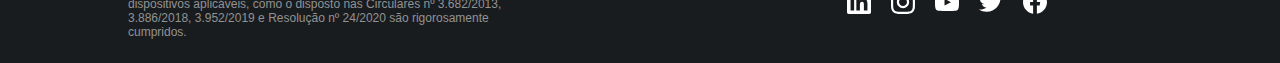
==== commit d1cce889: "update header" ====
--- a/src/pages/planos.html
+++ b/src/pages/planos.html
@@ -32,13 +32,15 @@
           <div class="bar2"></div>
           <div class="bar3"></div>
         </button>
+
+        <img src="../../src/assets/global/brazil-flag-icon.050724f.webp" alt="bandeira" style="width: 40px; height: 40px; position: absolute; top: 17px; left: auto; right: 28%;" class="mobileHeader">
       </div>
 
       <div class="containerHeader__mobile mobileHeader">
+       
         <ul id="menu" class="hiddenMenu">
           <li><a href="#">Planos</a></li>
           <li><a href="#">Acessar Dashboard</a></li>
-          <li style="display: flex; align-items: center; margin: 0 auto;"><img src="../../src/global/brazil-flag-icon.050724f.webp" alt="bandeira" style="width: 40px; height: auto; margin-right: 20px;"> Portugues</li>
         </ul>
       </div>
     </header>
@@ -314,7 +316,7 @@
             </div>
 
             <div class="info_item1__list">
-              <p>Apoiado por</p>
+              <p>Tecnologia</p>
 
               <div class="info_item1__list__itens">
                 <img
--- a/src/styles/style.css
+++ b/src/styles/style.css
@@ -601,6 +601,14 @@
   .containerECommerce > .containerGenericTitle > h2 {
     font-size: 24px;
   }
+
+  .containerECommerce > .containerGenericTitle {
+    width: 100%;
+  }
+
+  .containerECommerce > .containerGenericTitle > ul > li {
+    font-weight: 400;
+  }
 }
 
 /* Container Financial Automation */
--- a/src/styles/plans.css
+++ b/src/styles/plans.css
@@ -30,7 +30,7 @@
 .containerPlansBuy__title > ul > li {
   display: flex;
  
-  align-items: center;
+  align-items: flex-start;
   justify-content: center;
   gap: 10px;
   justify-content: space-between;
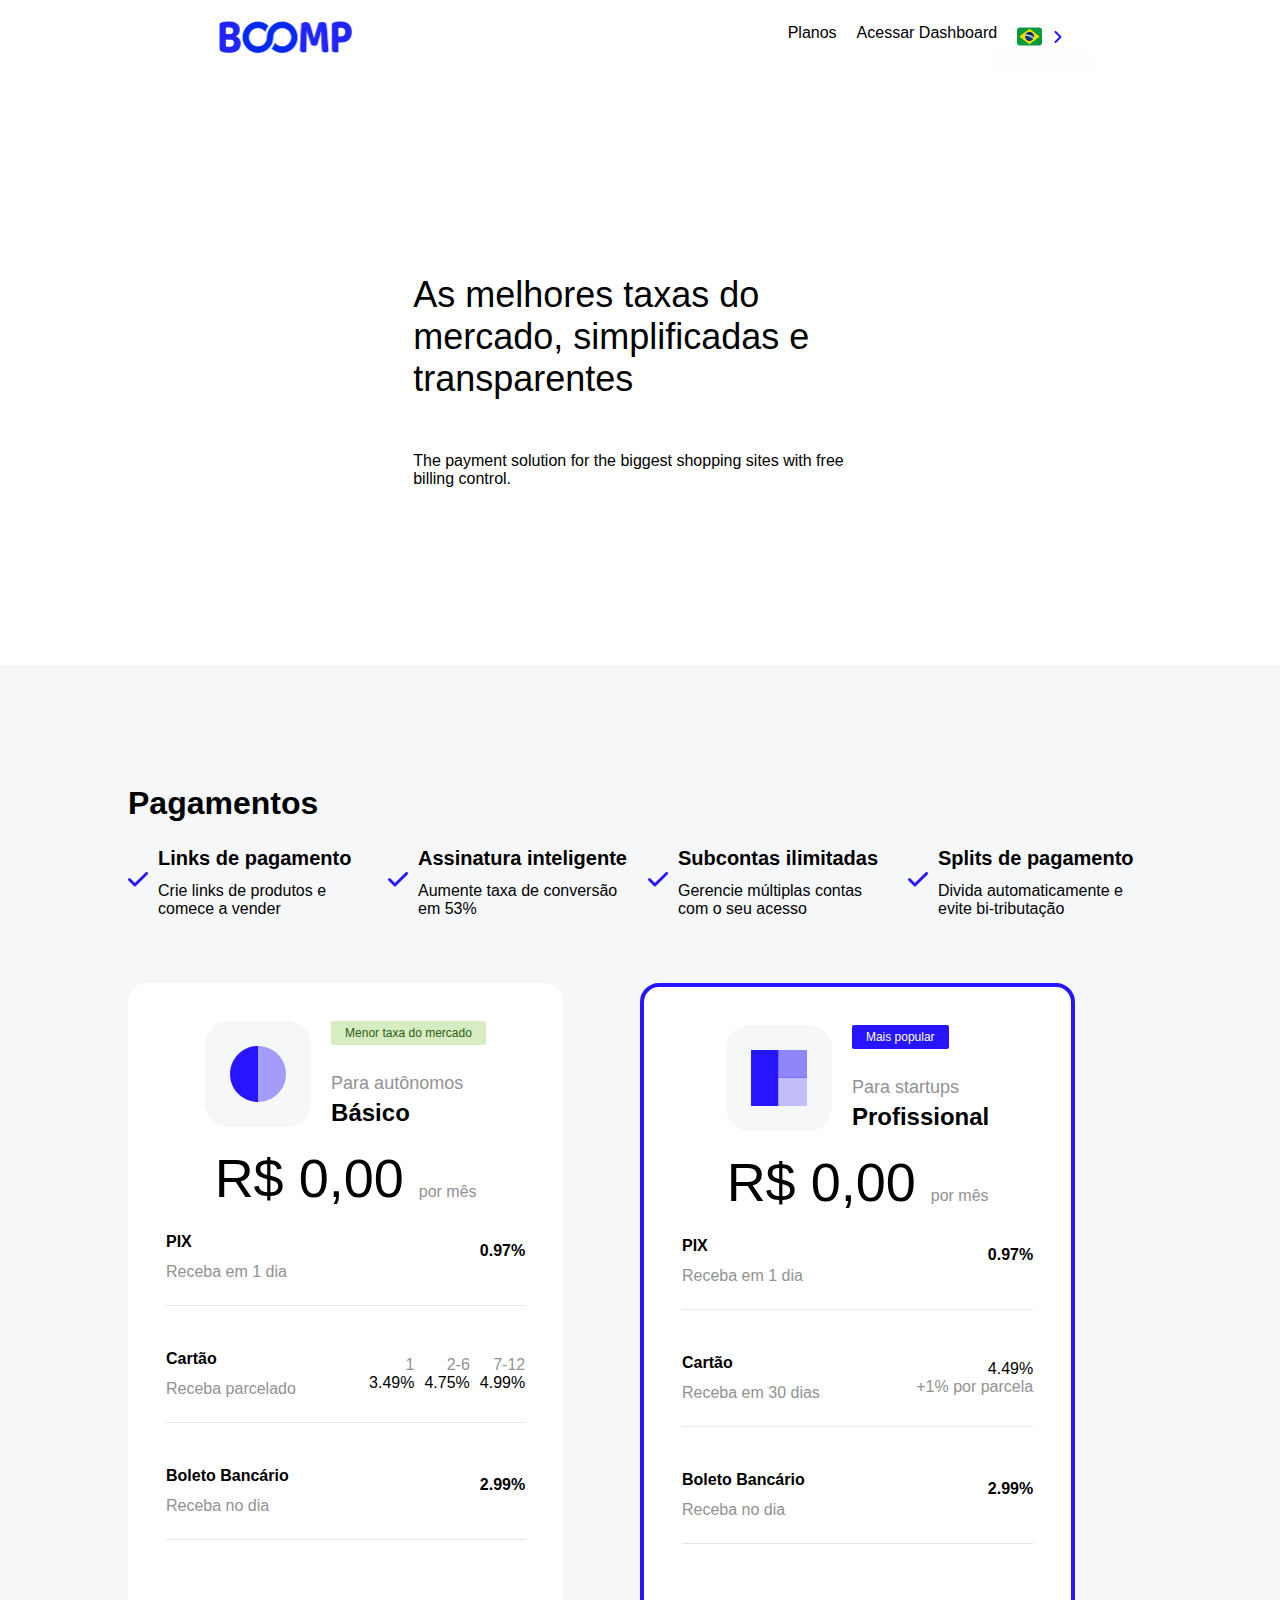
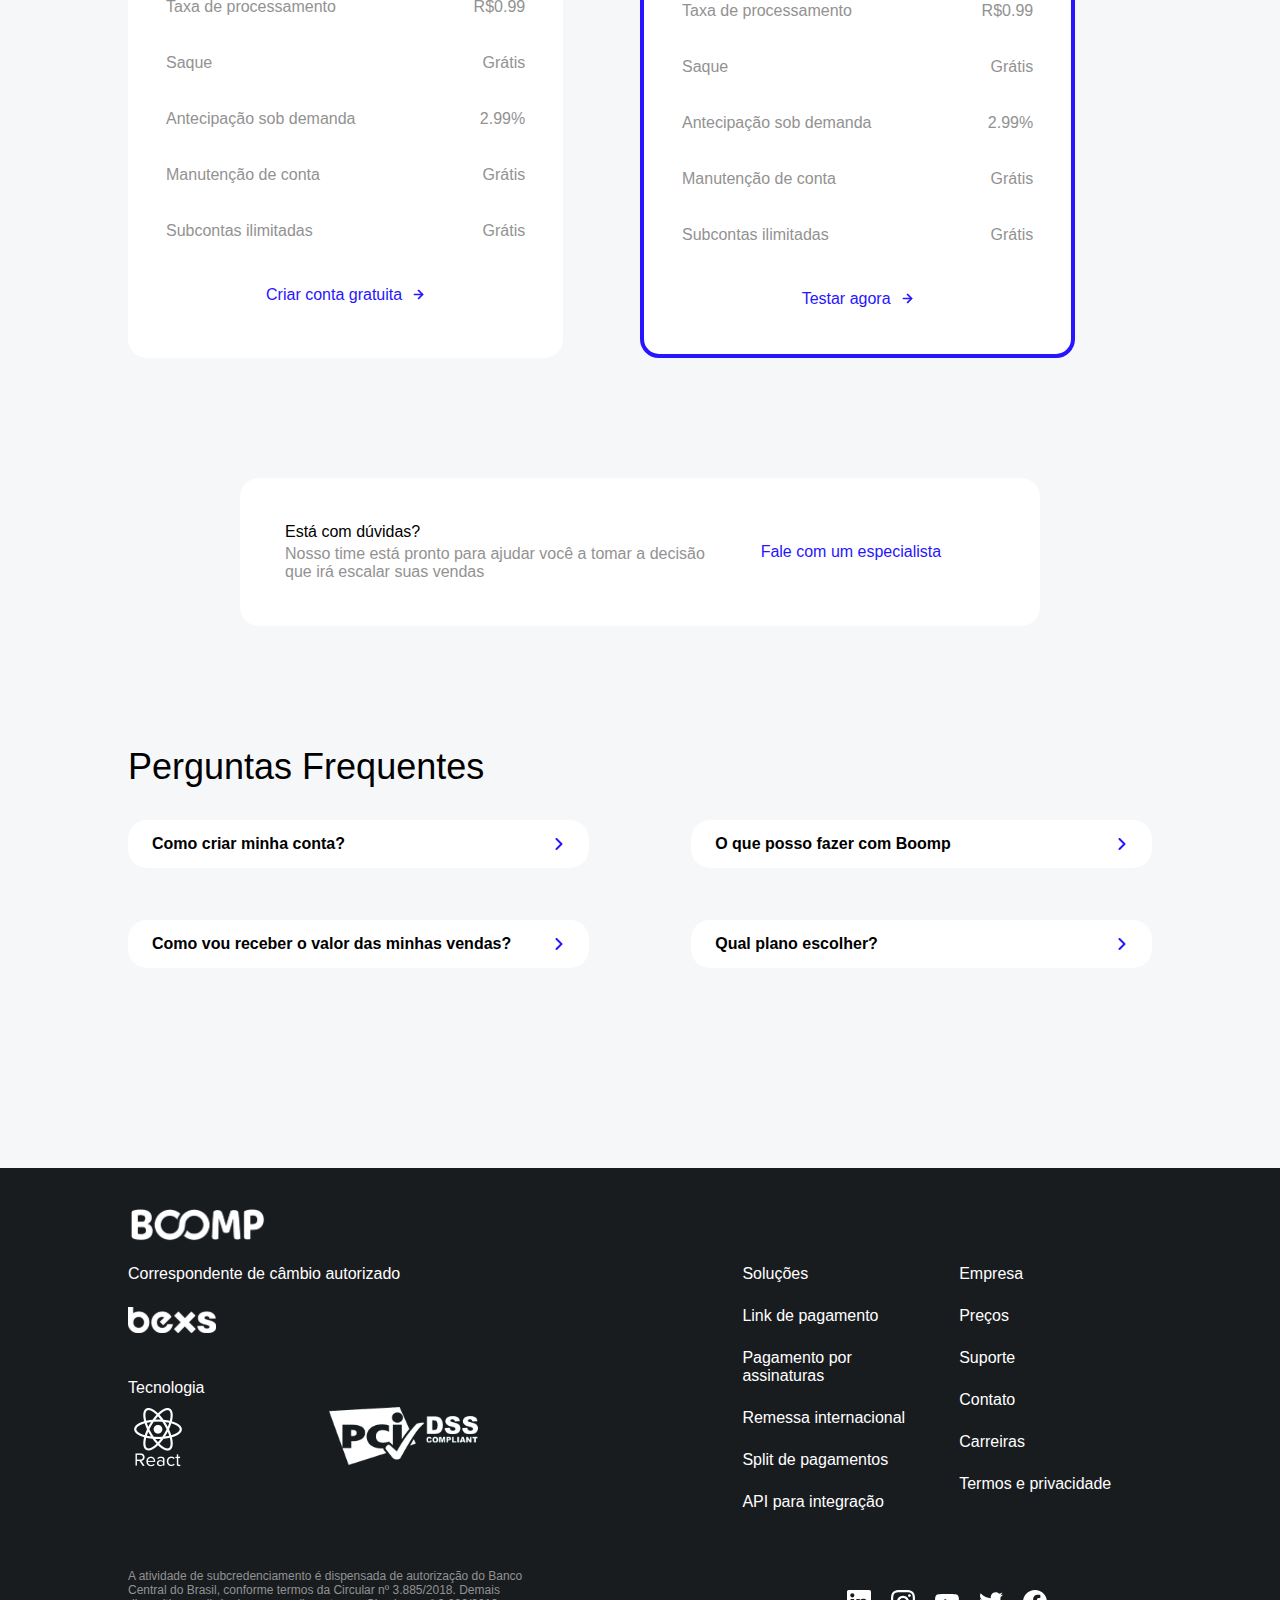
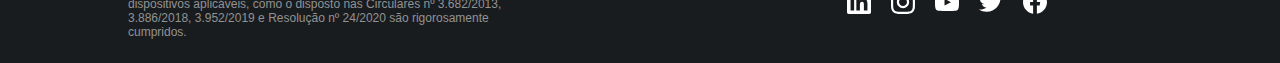
==== commit 5ba1d4a3: "update header" ====
--- a/src/pages/planos.html
+++ b/src/pages/planos.html
@@ -22,9 +22,9 @@
 
       <div class="containerHeader">
         <ul>
-          <li><a href="#">Planos</a></li>
+          <li><a href="../../src/pages/planos.html">Planos</a></li>
           <li><a href="#">Acessar Dashboard</a></li>
-          <li><img src="../../src/assets/global/brazil-flag-icon.050724f.webp" alt="bandeira" style="width: 25px; height: 25px; position: absolute; top: 23px;"></li>
+          <li class="liIdioma" id="hamburger-button3"><img src="../../src/assets/global/brazil-flag-icon.050724f.webp" alt="bandeira" style="width: 25px; height: 25px;"><img id="imgIdiomaDektop" src="../../src/assets/global/simple-arrow.svg" class="imgidiomaClassDektop"></li>
         </ul>
 
         <button id="hamburger-button" class="hamburger--button mobileHeader">
@@ -33,14 +33,24 @@
           <div class="bar3"></div>
         </button>
 
-        <img src="../../src/assets/global/brazil-flag-icon.050724f.webp" alt="bandeira" style="width: 40px; height: 40px; position: absolute; top: 17px; left: auto; right: 28%;" class="mobileHeader">
+        <div class="mobileIdioma"><img id="hamburger-button2" src="../../src/assets/global/brazil-flag-icon.050724f.webp" alt="bandeira" style="width: 40px; height: 40px;" class="mobileHeader"> <img src="../../src/assets/global/simple-arrow.svg" alt="" id="imgIdioma" class="imgidiomaClass"></div>
       </div>
 
       <div class="containerHeader__mobile mobileHeader">
        
         <ul id="menu" class="hiddenMenu">
-          <li><a href="#">Planos</a></li>
+          <li><a href="../../src/pages/planos.html">Planos</a></li>
           <li><a href="#">Acessar Dashboard</a></li>
+        </ul>
+      </div>
+
+      <div class="containerIdioma" id="menuIdioma">
+
+        <h2> Selecione seu idioma</h2>
+
+        <ul>
+          <li><img src="../../src/assets/global/brazil-flag-icon.050724f.webp" alt="brasil"> Portugues</li>
+          <li><img src="../../src/assets/global/usa-flag-icon.3230684.webp" alt="brasil"> Inglês</li>
         </ul>
       </div>
     </header>
--- a/src/styles/header.css
+++ b/src/styles/header.css
@@ -1,83 +1,212 @@
 header {
-    width: 100vw;
-    padding-top: 20px;
-    display: flex;
-    align-items: center;
-    justify-content: space-around;
-    position: relative;
-    background-color: white;
-    padding-bottom: 120px;
+  width: 100vw;
+  padding-top: 20px;
+  display: flex;
+  align-items: center;
+  justify-content: space-around;
+  position: relative;
+  background-color: white;
+  padding-bottom: 120px;
 }
 
 header > img {
-    width: 140px;
-}
-
-.mobileHeader{
-    display: none;
-}
-
-.containerHeader > ul{
-    display: flex;
-    gap: 20px;
-}
-
-.containerHeader > ul > li > a:hover{
-    color: var(--primary--color);
-    transition: all .4s ease;
-    font-size: 16px;
-}
-
-.containerHeader__mobile{
-    display: none;
-    position: absolute;
-    top: 60px;
-
+  width: 140px;
+}
+
+.mobileHeader {
+  display: none;
+}
+
+.containerHeader > ul {
+  display: flex;
+  gap: 20px;
+}
+
+.containerHeader > ul > li > a:hover {
+  color: var(--primary--color);
+  transition: all 0.4s ease;
+  font-size: 16px;
+}
+
+.containerHeader__mobile {
+  display: none;
+  position: absolute;
+  top: 60px;
+
+  align-items: center;
+  justify-content: center;
+  width: 100vw;
+}
+
+.containerHeader__mobile > ul {
+  width: 100%;
+  height: 100%;
+  display: flex;
+  flex-direction: column;
+  padding-top: 20px;
+  padding-bottom: 20px;
+  background-color: white;
+  gap: 30px;
+  transition: all ease 0.6s;
+  text-align: center;
+}
+
+.containerHeader__mobile > .hiddenMenu {
+  transition: all ease 0.6s;
+  opacity: 0;
+}
+
+.containerHeader__mobile > ul > li > a:hover {
+  color: var(--primary--color);
+  transition: all 0.4s ease;
+}
+
+.containerIdioma {
+position: absolute;
+left: auto;
+top: 60px;
+right: 16%;
+
+padding: 20px;
+border-radius: 18px;
+height: 0px;
+padding: 0px;
+overflow: hidden;
+transition: all 0.8s ease;
+border: 1px solid rgba(0,0,0,0);
+    box-shadow: 0px 0px 30px 0px rgb(0 0 0 / 10%);
+}
+
+.containerIdiomaOpen {
+    height: 120px;
+    padding: 20px;
+}
+
+.containerIdioma > h2 {
+  font-weight: 600;
+  display: none;
+}
+
+.containerIdioma > ul {
+  display: flex;
+  gap: 20px;
+  flex-direction: column;
+}
+
+.containerIdioma > ul > li {
+  display: flex;
+  align-items: center;
+
+  gap: 10px;
+}
+
+.containerIdioma > ul > li > img {
+  width: 35px;
+  height: 35px;
+}
+
+.imgidiomaClassDektop{
+transition: all 0.5s;
+  transform: rotate(-90deg);
+}
+
+.imgidiomaClass {
+  transition: all 0.5s;
+  transform: rotate(-90deg);
+  display: none;;
+}
+
+.imgidiomaClass_open {
+  transform: rotate(0deg);
+}
+
+.mobileIdioma {
+  display: none;
+}
+
+.liIdioma{
+    left: auto;
+    display: flex;
     align-items: center;
     justify-content: center;
-    width: 100vw;
-}
-
-
-.containerHeader__mobile > ul {
+    gap: 10px;
+}
+
+@media (max-width: 1440px) {
+    .containerIdioma {
+        right: 14%;
+    }
+}
+
+@media (max-width: 1024px) {
+  .containerHeader > ul {
+    display: none;
+  }
+
+  .containerHeader__mobile {
+    display: flex;
+  }
+
+  .mobileHeader {
+    display: flex;
+  }
+
+  .containerIdioma {
     width: 100%;
-    height: 100%;
+    border-radius: 0px;
+    position: absolute;
     display: flex;
     flex-direction: column;
-    padding-top: 20px;
-    padding-bottom: 20px;
-    background-color: white;
-    gap: 30px;
-    transition: all ease 0.6s;
-    text-align: center;
-}
-
-.containerHeader__mobile > .hiddenMenu {
-    transition: all ease 0.6s;
-    opacity: 0;
-}
-
-.containerHeader__mobile > ul > li > a:hover{
-    color: var(--primary--color);
-    transition: all .4s ease;
-}
-
-@media (max-width: 1024px){
-    .containerHeader > ul{
-        display: none;
-    }
-
-    .containerHeader__mobile{
-        display: flex;
-    }
-
-    .mobileHeader{
-        display: flex;
-    }
+    align-items: center;
+    justify-content: center;
+    top: 80px;
+    gap: 20px;
+    height: 0px;
+    transition: height 0.5s ease;
+    overflow: hidden;
+    background-color: transparent;
+    padding: 0px;
+    left: 0px;
+  }
+
+  .containerIdioma > h2 {
+    display: block;
+  }
+  .containerIdioma > ul {
+    flex-direction: row;
+  }
+
+  .containerIdiomaOpen {
+    height: 115px;
+    padding: 0px;
+    padding-top: 10px;
+  }
+
+  .mobileIdioma {
+    display: flex;
+    position: absolute;
+    top: 17px;
+    left: auto;
+    right: 28%;
+    display: flex;
+    align-items: center;
+    justify-content: center;
+    gap: 10px; 
+  }
+
+  .imgidiomaClass {
+    display: block;
+  }
 }
 
 @media (max-width: 600px) {
-    header > img {
-        width: 140px;
+  header > img {
+    width: 140px;
+  }
+}
+
+@media (max-width: 380px) {
+    .mobileIdioma {
+        right: 22.5%;
     }
 }--- a/src/styles/plans.css
+++ b/src/styles/plans.css
@@ -30,7 +30,7 @@
 .containerPlansBuy__title > ul > li {
   display: flex;
  
-  align-items: flex-start;
+  align-items: center;
   justify-content: center;
   gap: 10px;
   justify-content: space-between;
